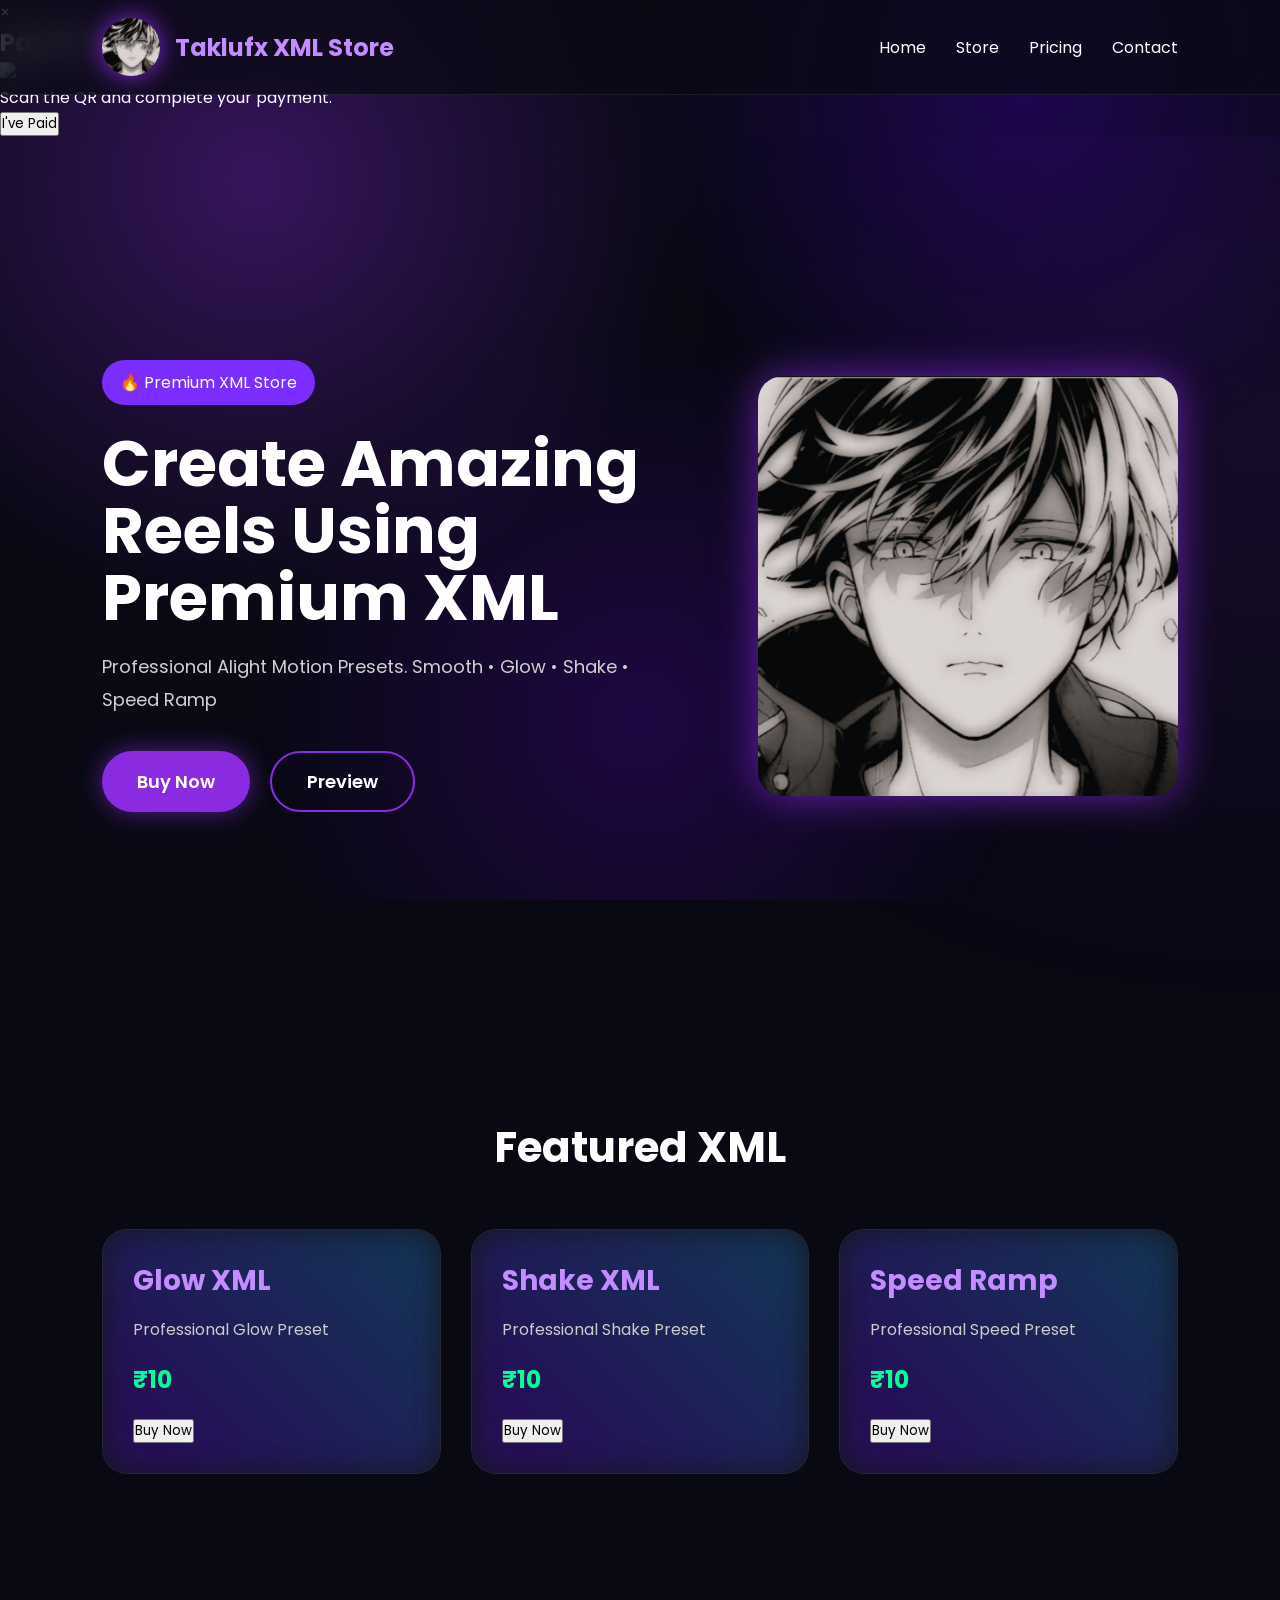
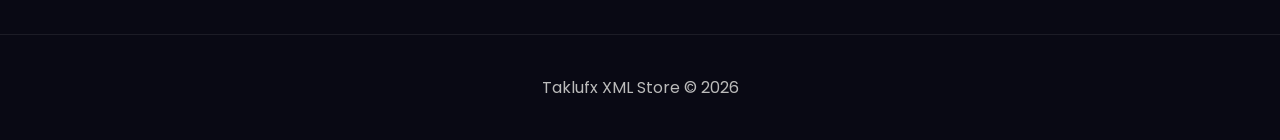
==== index.html @ 5a55ebc1 "Update index.html" ====
<!DOCTYPE html>
<html lang="en">
<head>
<meta charset="UTF-8">
<meta name="viewport" content="width=device-width, initial-scale=1.0">
<title>Taklufx XML Store</title>

<link rel="stylesheet" href="style.css">

<link href="https://fonts.googleapis.com/css2?family=Poppins:wght@300;400;600;700&display=swap" rel="stylesheet">

</head>
<!-- QR Payment Popup -->

<div id="paymentPopup" class="popup">

<div class="popup-content">

<span class="close">&times;</span>

<h2>Pay ₹10</h2>

<img src="qr.png" class="popup-qr">

<p>Scan the QR and complete your payment.</p>

<button id="paidBtn">I've Paid</button>

</div>

</div>
<body>

<nav class="navbar">

<div class="logo-box">

<img src="1774710957365.jpg" class="logo">

<h2>Taklufx XML Store</h2>

</div>

<ul>

<li><a href="#">Home</a></li>

<li><a href="#">Store</a></li>

<li><a href="#">Pricing</a></li>

<li><a href="#">Contact</a></li>

</ul>

</nav>

<section class="hero">

<div class="hero-left">

<span class="badge">
🔥 Premium XML Store
</span>

<h1>

Create Amazing
<br>

Reels Using
<br>

Premium XML

</h1>

<p>

Professional Alight Motion Presets.

Smooth • Glow • Shake • Speed Ramp

</p>

<div class="buttons">

<button class="buy">

Buy Now

</button>

<button class="preview">

Preview

</button>

</div>

</div>

<div class="hero-right">

<img src="1774710957365.jpg">

</div>

</section>

<section class="products">

<h2>

Featured XML

</h2>

<div class="cards">

<div class="card">

<h3>

Glow XML

</h3>

<p>

Professional Glow Preset

</p>

<h1>

₹10

</h1>

<button>

Buy Now

</button>

</div>

<div class="card">

<h3>

Shake XML

</h3>

<p>

Professional Shake Preset

</p>

<h1>

₹10

</h1>

<button>

Buy Now

</button>

</div>

<div class="card">

<h3>

Speed Ramp

</h3>

<p>

Professional Speed Preset

</p>

<h1>

₹10

</h1>

<button>

Buy Now

</button>

</div>

</div>

</section>

<footer>

Taklufx XML Store © 2026

</footer>

<script src="script.js"></script>

</body>

</html>
---- style.css ----
*{
margin:0;
padding:0;
box-sizing:border-box;
font-family:'Poppins',sans-serif;
}

body{
background:#090914;
color:#fff;
overflow-x:hidden;
}

body::before{
content:"";
position:fixed;
top:0;
left:0;
width:100%;
height:100%;
background:
radial-gradient(circle at 20% 20%,rgba(138,43,226,.35),transparent 35%),
radial-gradient(circle at 80% 10%,rgba(98,0,255,.25),transparent 30%),
radial-gradient(circle at 50% 80%,rgba(120,0,255,.20),transparent 40%);
z-index:-1;
}

.navbar{
position:fixed;
top:0;
left:0;
width:100%;
padding:18px 8%;
display:flex;
justify-content:space-between;
align-items:center;
background:rgba(10,10,20,.75);
backdrop-filter:blur(18px);
border-bottom:1px solid rgba(255,255,255,.08);
z-index:1000;
}

.logo-box{
display:flex;
align-items:center;
gap:15px;
}

.logo{
width:58px;
height:58px;
border-radius:50%;
box-shadow:0 0 25px #8a2be2;
}

.logo-box h2{
font-size:24px;
color:#c38cff;
}

.navbar ul{
display:flex;
list-style:none;
gap:30px;
}

.navbar a{
color:#fff;
text-decoration:none;
transition:.3s;
}

.navbar a:hover{
color:#b366ff;
}

.hero{
min-height:100vh;
display:flex;
align-items:center;
justify-content:space-between;
padding:120px 8%;
}

.hero-left{
max-width:560px;
}

.badge{
display:inline-block;
padding:10px 18px;
background:#7b2cff;
border-radius:30px;
margin-bottom:25px;
}

.hero-left h1{
font-size:64px;
line-height:1.05;
margin-bottom:20px;
}

.hero-left p{
font-size:18px;
color:#d0d0d0;
margin-bottom:35px;
line-height:1.8;
}
.buttons{
display:flex;
gap:20px;
flex-wrap:wrap;
}

.buy,
.preview{
padding:15px 35px;
border:none;
border-radius:50px;
font-size:18px;
font-weight:600;
cursor:pointer;
transition:.4s;
}

.buy{
background:#8a2be2;
color:#fff;
box-shadow:0 0 25px rgba(138,43,226,.6);
}

.buy:hover{
transform:translateY(-6px);
box-shadow:0 0 40px #8a2be2;
}

.preview{
background:transparent;
border:2px solid #8a2be2;
color:#fff;
}

.preview:hover{
background:#8a2be2;
transform:translateY(-6px);
}

.hero-right{
display:flex;
justify-content:center;
align-items:center;
}

.hero-right img{
width:420px;
max-width:100%;
border-radius:25px;
box-shadow:0 0 40px rgba(138,43,226,.7);
animation:float 4s ease-in-out infinite;
}

@keyframes float{
0%{transform:translateY(0);}
50%{transform:translateY(-15px);}
100%{transform:translateY(0);}
}

.products{
padding:80px 8%;
}

.products h2{
font-size:42px;
text-align:center;
margin-bottom:50px;
}

.cards{
display:grid;
grid-template-columns:repeat(auto-fit,minmax(280px,1fr));
gap:30px;
}

.card{
background:rgba(255,255,255,.05);
backdrop-filter:blur(18px);
border:1px solid rgba(255,255,255,.08);
padding:30px;
border-radius:25px;
transition:.4s;
}

.card:hover{
transform:translateY(-10px);
box-shadow:0 0 35px rgba(138,43,226,.5);
}

.card h3{
font-size:28px;
margin-bottom:15px;
color:#c38cff;
}

.card p{
color:#ccc;
margin-bottom:20px;
}

.card h1{
color:#00ff99;
margin-bottom:20px;
}
footer{
padding:40px 8%;
text-align:center;
color:#bbb;
border-top:1px solid rgba(255,255,255,.08);
margin-top:80px;
}

footer h2{
color:#b366ff;
margin-bottom:15px;
}

footer p{
line-height:1.8;
}

.socials{
display:flex;
justify-content:center;
gap:20px;
margin-top:25px;
}

.socials a{
width:50px;
height:50px;
display:flex;
align-items:center;
justify-content:center;
background:rgba(255,255,255,.05);
border-radius:50%;
text-decoration:none;
color:#fff;
transition:.3s;
}

.socials a:hover{
background:#8a2be2;
transform:translateY(-5px);
box-shadow:0 0 20px #8a2be2;
}

html{
scroll-behavior:smooth;
}

::-webkit-scrollbar{
width:8px;
}

::-webkit-scrollbar-thumb{
background:#8a2be2;
border-radius:20px;
}

::-webkit-scrollbar-track{
background:#111;
}

@media(max-width:900px){

.navbar{
padding:15px 5%;
}

.navbar ul{
display:none;
}

.hero{
flex-direction:column;
text-align:center;
padding-top:140px;
}

.hero-left h1{
font-size:42px;
}

.hero-right img{
width:300px;
margin-top:40px;
}

.buttons{
justify-content:center;
}

.products h2{
font-size:34px;
}

}
/* ===== Premium Glow Effects ===== */

.card::before{
content:"";
position:absolute;
inset:-2px;
background:linear-gradient(45deg,#8a2be2,#5b00ff,#00c3ff,#8a2be2);
background-size:300% 300%;
border-radius:25px;
z-index:-1;
filter:blur(18px);
opacity:.25;
animation:borderGlow 8s linear infinite;
}

.card{
position:relative;
overflow:hidden;
}

@keyframes borderGlow{
0%{background-position:0% 50%;}
50%{background-position:100% 50%;}
100%{background-position:0% 50%;}
}

.hero::after{
content:"";
position:absolute;
right:-150px;
top:120px;
width:350px;
height:350px;
background:#8a2be2;
filter:blur(180px);
opacity:.35;
border-radius:50%;
z-index:-1;
}

.hero{
position:relative;
overflow:hidden;
}

.buy{
animation:pulse 2s infinite;
}

@keyframes pulse{
0%{box-shadow:0 0 0 0 rgba(138,43,226,.6);}
70%{box-shadow:0 0 0 18px rgba(138,43,226,0);}
100%{box-shadow:0 0 0 0 rgba(138,43,226,0);}
}
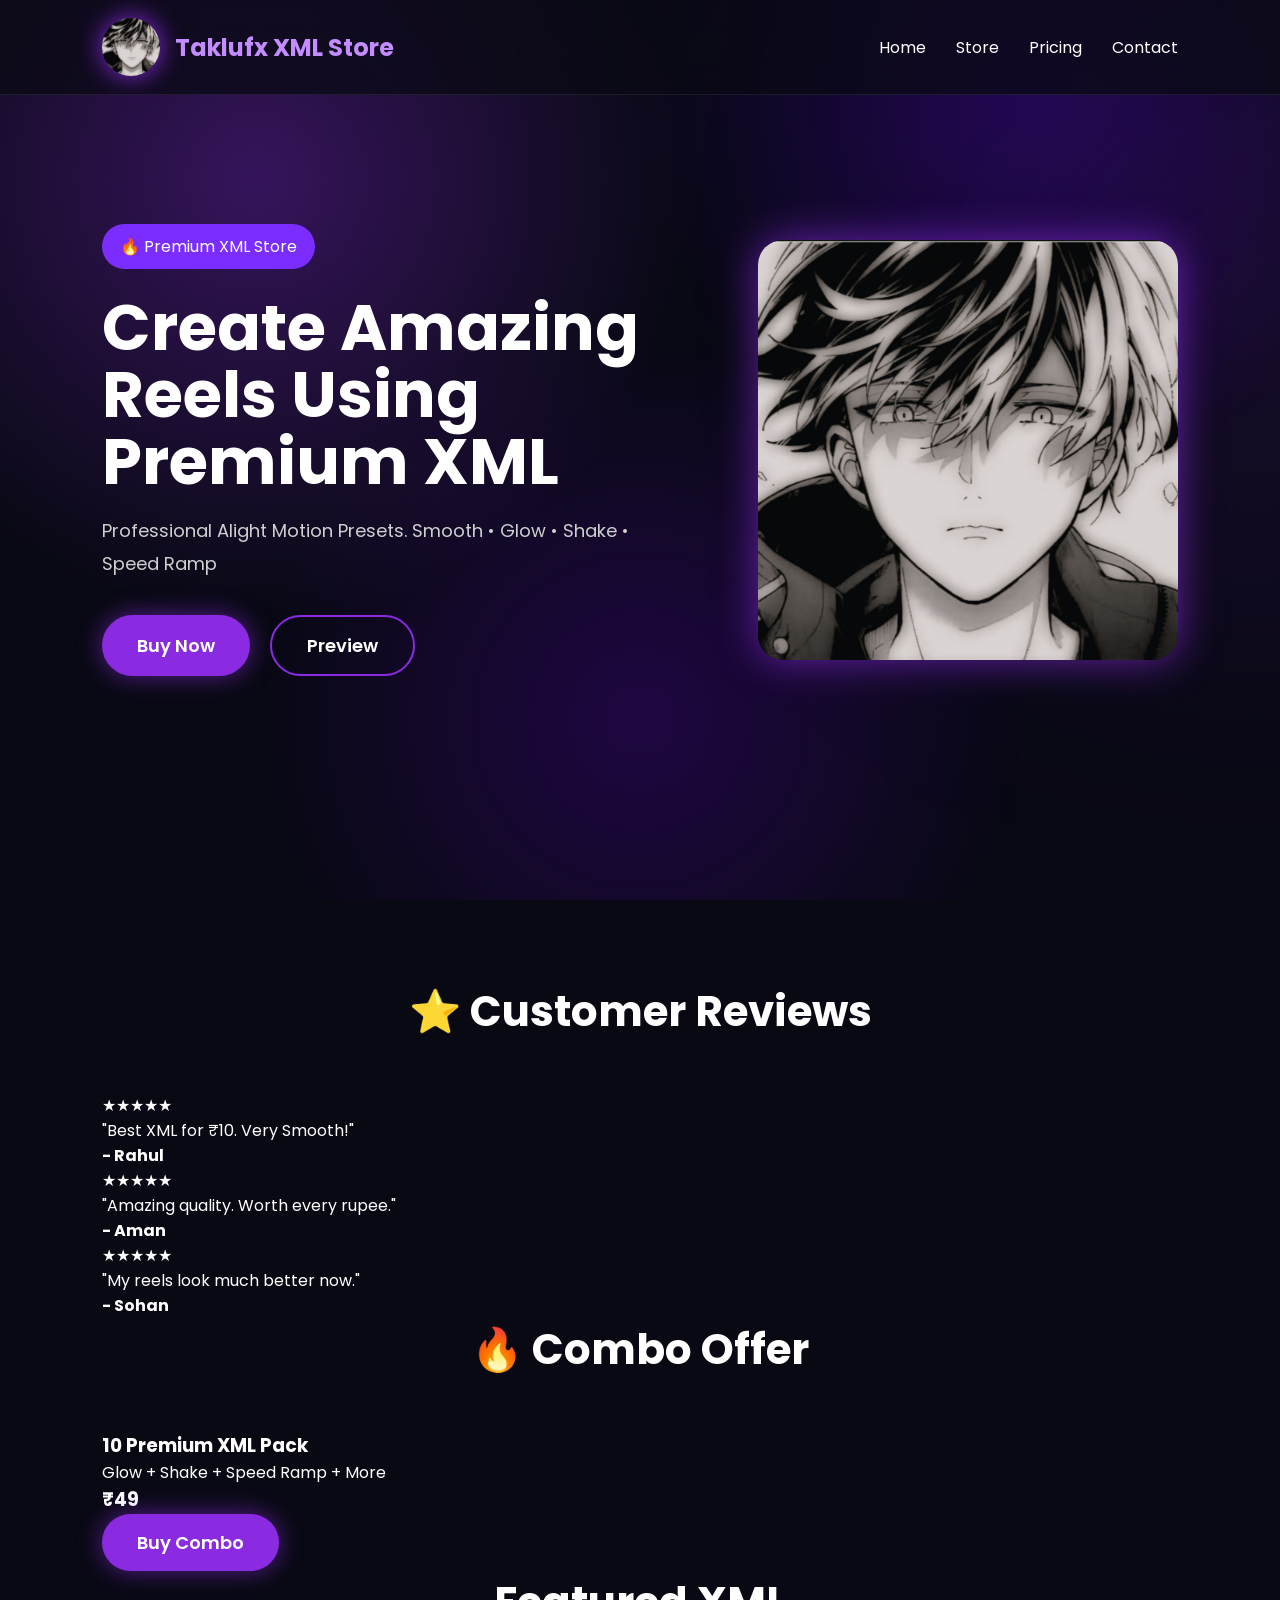
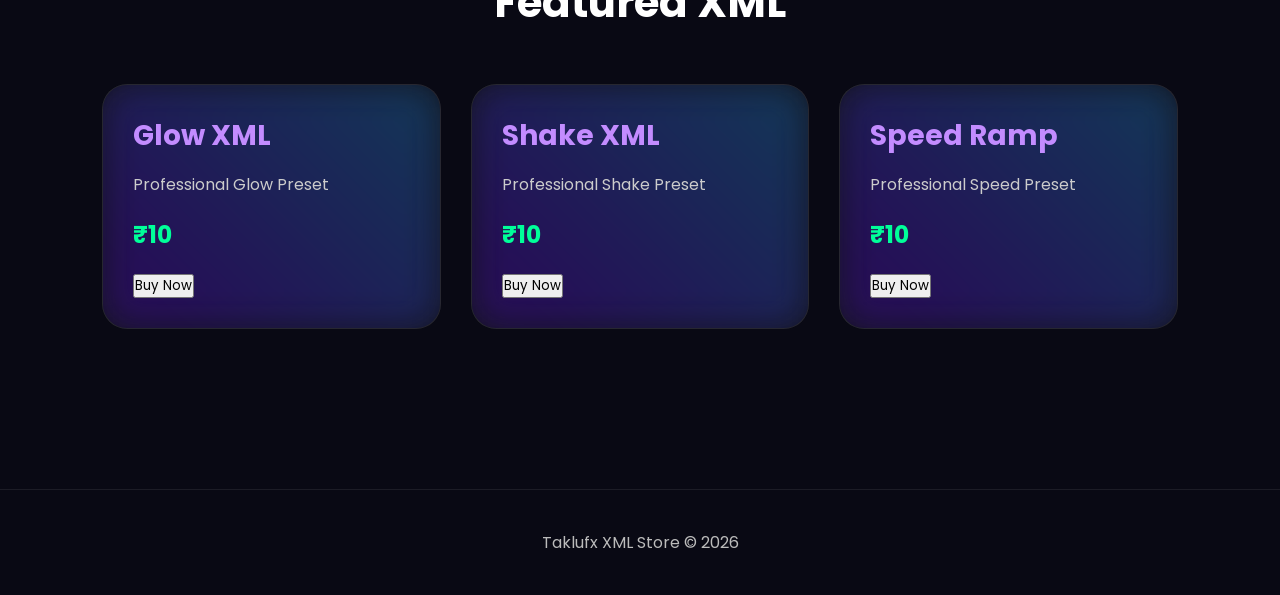
==== commit 1f709ba2: "Update index.html" ====
--- a/index.html
+++ b/index.html
@@ -110,7 +110,51 @@
 </section>
 
 <section class="products">
-
+<section class="reviews">
+
+<h2>⭐ Customer Reviews</h2>
+
+<div class="review-box">
+
+<div class="review">
+★★★★★
+<p>"Best XML for ₹10. Very Smooth!"</p>
+<h4>- Rahul</h4>
+</div>
+
+<div class="review">
+★★★★★
+<p>"Amazing quality. Worth every rupee."</p>
+<h4>- Aman</h4>
+</div>
+
+<div class="review">
+★★★★★
+<p>"My reels look much better now."</p>
+<h4>- Sohan</h4>
+</div>
+
+</div>
+
+</section>
+
+<section class="combo">
+
+<h2>🔥 Combo Offer</h2>
+
+<div class="combo-card">
+
+<h3>10 Premium XML Pack</h3>
+
+<p>Glow + Shake + Speed Ramp + More</p>
+
+<h1>₹49</h1>
+
+<button class="buy">Buy Combo</button>
+
+</div>
+
+</section>
 <h2>
 
 Featured XML
--- a/style.css
+++ b/style.css
@@ -358,3 +358,59 @@
 70%{box-shadow:0 0 0 18px rgba(138,43,226,0);}
 100%{box-shadow:0 0 0 0 rgba(138,43,226,0);}
 }
+.popup{
+display:none;
+position:fixed;
+top:0;
+left:0;
+width:100%;
+height:100%;
+background:rgba(0,0,0,.8);
+justify-content:center;
+align-items:center;
+z-index:9999;
+}
+
+.popup-content{
+background:#151525;
+padding:30px;
+border-radius:20px;
+text-align:center;
+width:320px;
+box-shadow:0 0 35px #8a2be2;
+animation:popup .3s ease;
+}
+
+@keyframes popup{
+from{
+transform:scale(.8);
+opacity:0;
+}
+to{
+transform:scale(1);
+opacity:1;
+}
+}
+
+.popup-qr{
+width:220px;
+margin:20px 0;
+border-radius:15px;
+}
+
+.close{
+float:right;
+font-size:30px;
+cursor:pointer;
+color:white;
+}
+
+#paidBtn{
+background:#8a2be2;
+color:white;
+border:none;
+padding:14px 30px;
+border-radius:30px;
+cursor:pointer;
+font-size:16px;
+}
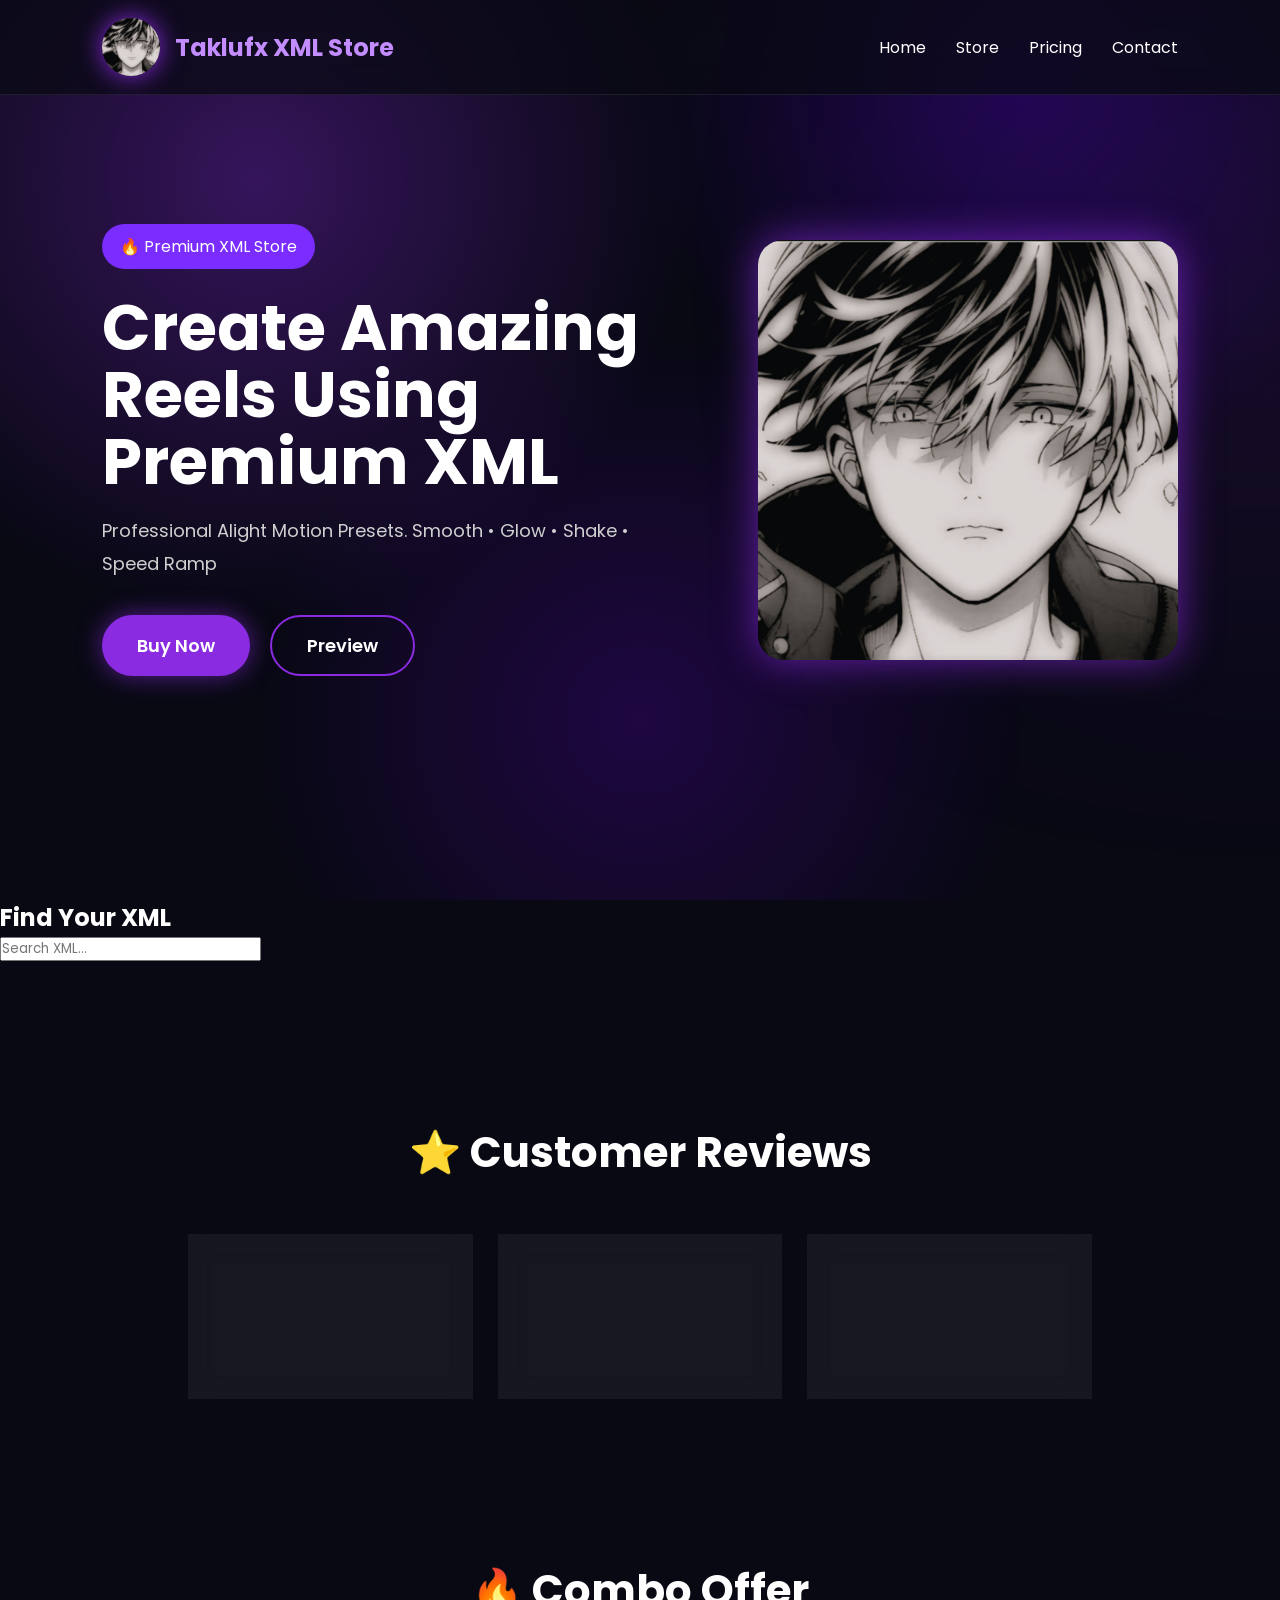
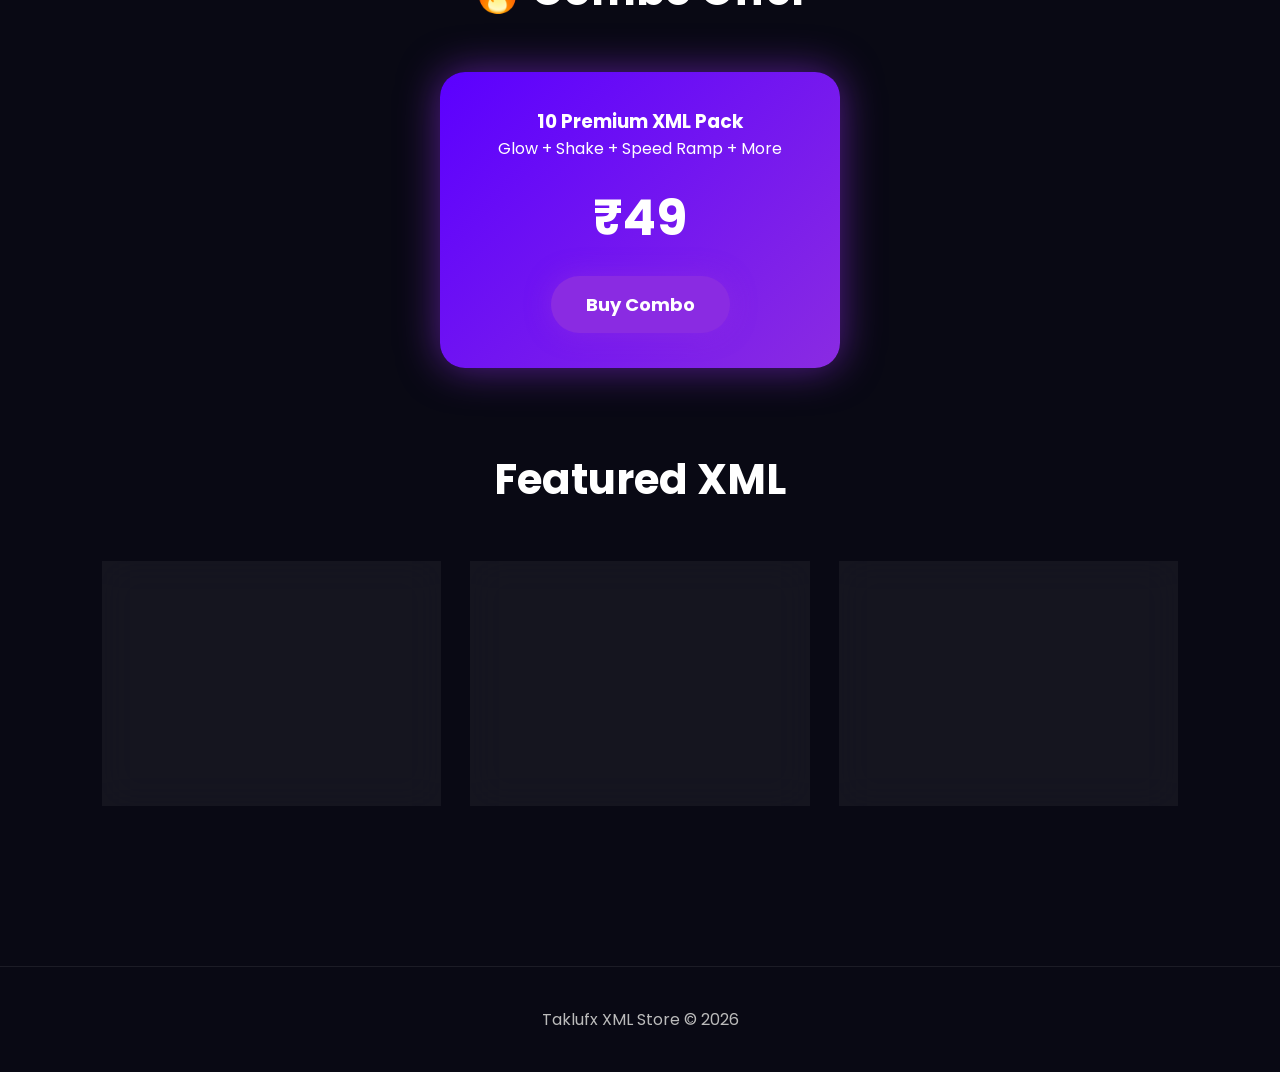
==== commit 01c367d5: "Update index.html" ====
--- a/index.html
+++ b/index.html
@@ -108,8 +108,20 @@
 </div>
 
 </section>
+<section class="search-section">
+
+<h2>Find Your XML</h2>
+
+<input
+type="text"
+id="search"
+placeholder="Search XML..."
+onkeyup="searchXML()">
+
+</section>
 
 <section class="products">
+
 <section class="reviews">
 
 <h2>⭐ Customer Reviews</h2>
--- a/style.css
+++ b/style.css
@@ -414,3 +414,60 @@
 cursor:pointer;
 font-size:16px;
 }
+.reviews{
+padding:80px 8%;
+text-align:center;
+}
+
+.review-box{
+display:grid;
+grid-template-columns:repeat(auto-fit,minmax(250px,1fr));
+gap:25px;
+margin-top:40px;
+}
+
+.review{
+background:rgba(255,255,255,.06);
+padding:25px;
+border-radius:20px;
+backdrop-filter:blur(15px);
+transition:.3s;
+}
+
+.review:hover{
+transform:translateY(-8px);
+box-shadow:0 0 25px #8a2be2;
+}
+
+.review h4{
+margin-top:15px;
+color:#b366ff;
+}
+
+.combo{
+padding:80px 8%;
+text-align:center;
+}
+
+.combo-card{
+max-width:400px;
+margin:auto;
+padding:35px;
+border-radius:25px;
+background:linear-gradient(135deg,#5b00ff,#8a2be2);
+box-shadow:0 0 40px rgba(138,43,226,.6);
+}
+
+.combo-card h1{
+margin:20px 0;
+font-size:50px;
+}
+
+.combo-card button{
+padding:15px 35px;
+border:none;
+border-radius:40px;
+cursor:pointer;
+font-size:18px;
+font-weight:bold;
+}
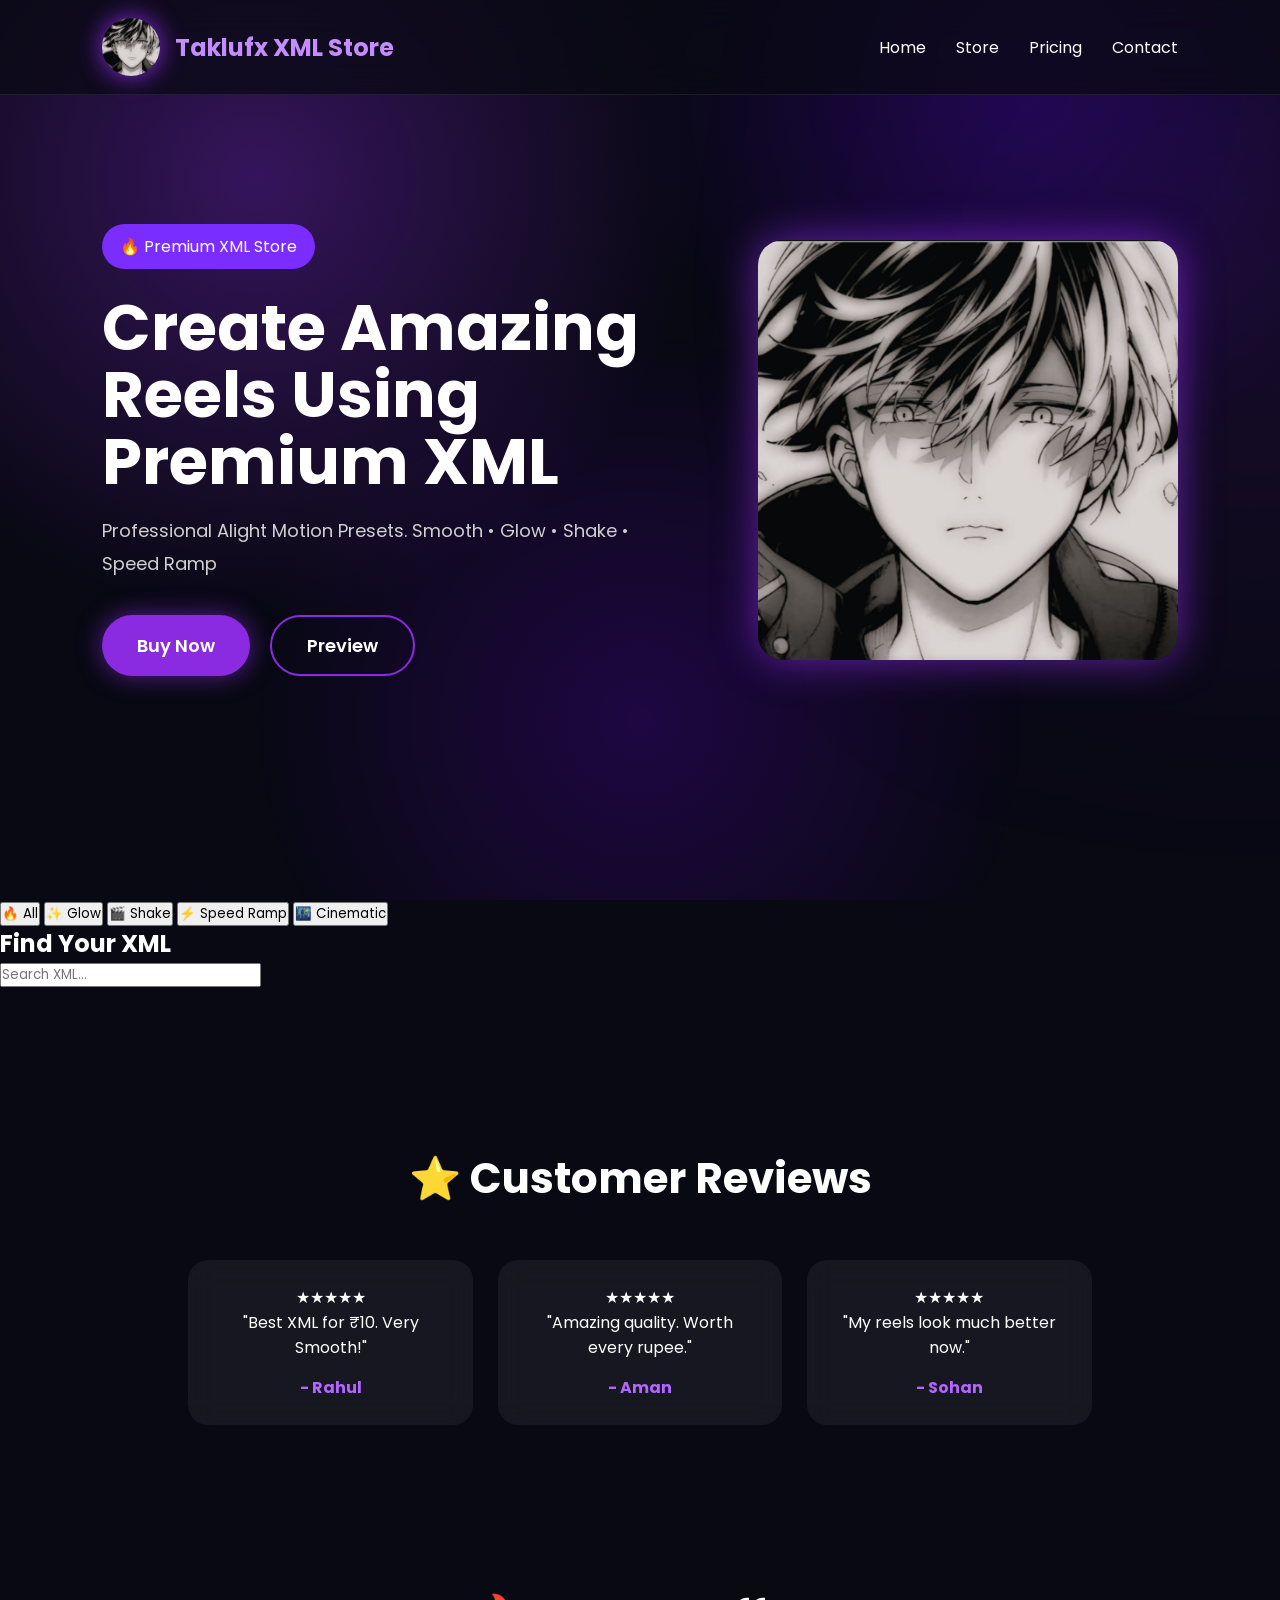
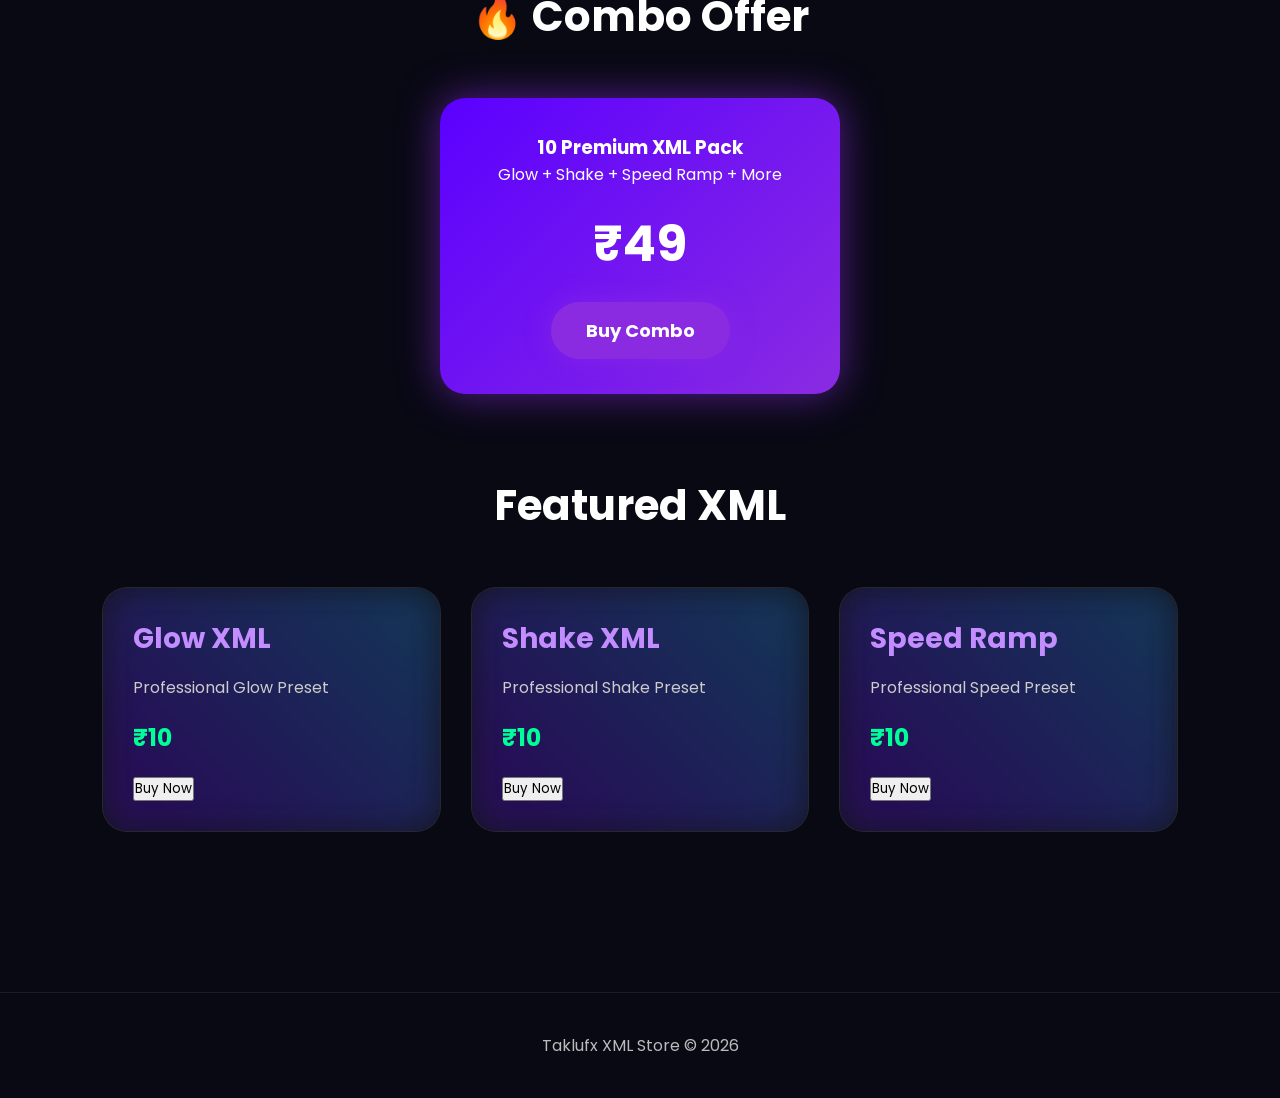
==== commit d00041be: "Update index.html" ====
--- a/index.html
+++ b/index.html
@@ -108,8 +108,22 @@
 </div>
 
 </section>
+
 <section class="search-section">
 
+<div class="categories">
+
+<button>🔥 All</button>
+
+<button>✨ Glow</button>
+
+<button>🎬 Shake</button>
+
+<button>⚡ Speed Ramp</button>
+
+<button>🌃 Cinematic</button>
+
+</div>
 <h2>Find Your XML</h2>
 
 <input
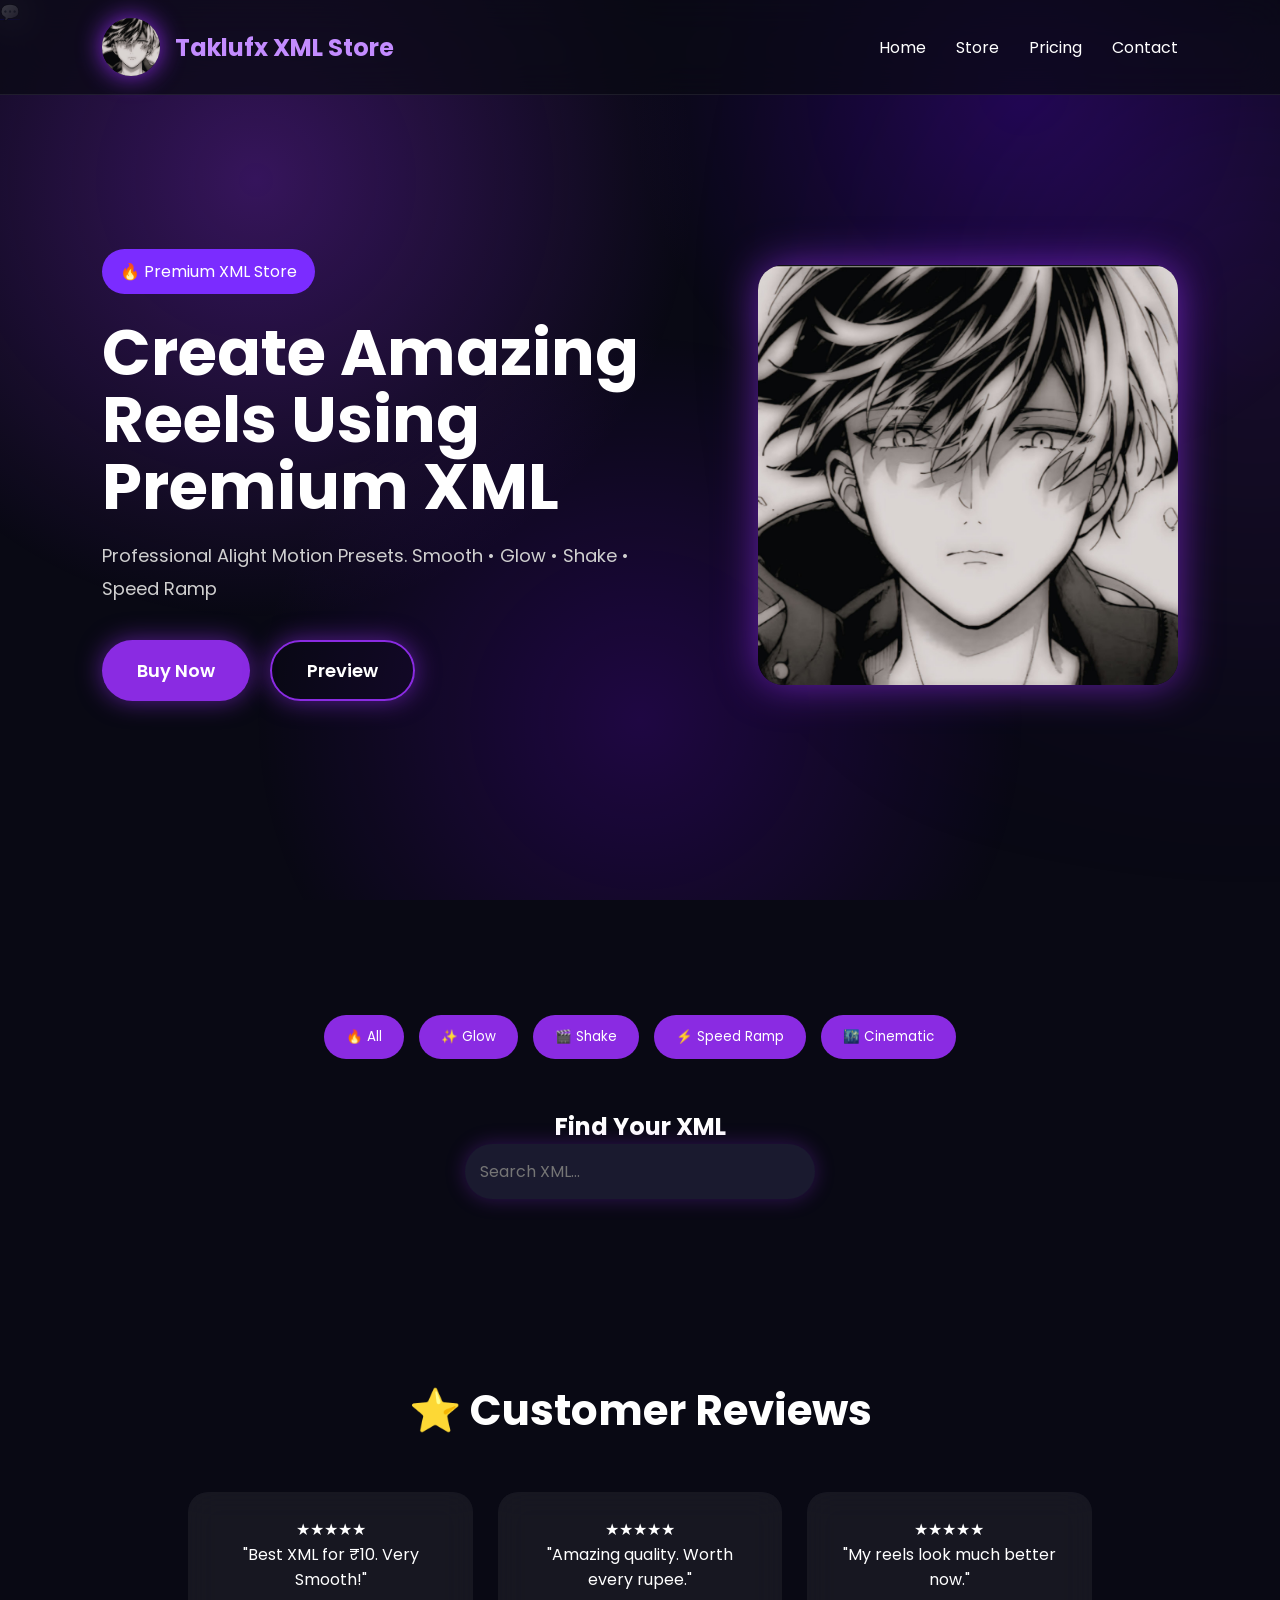
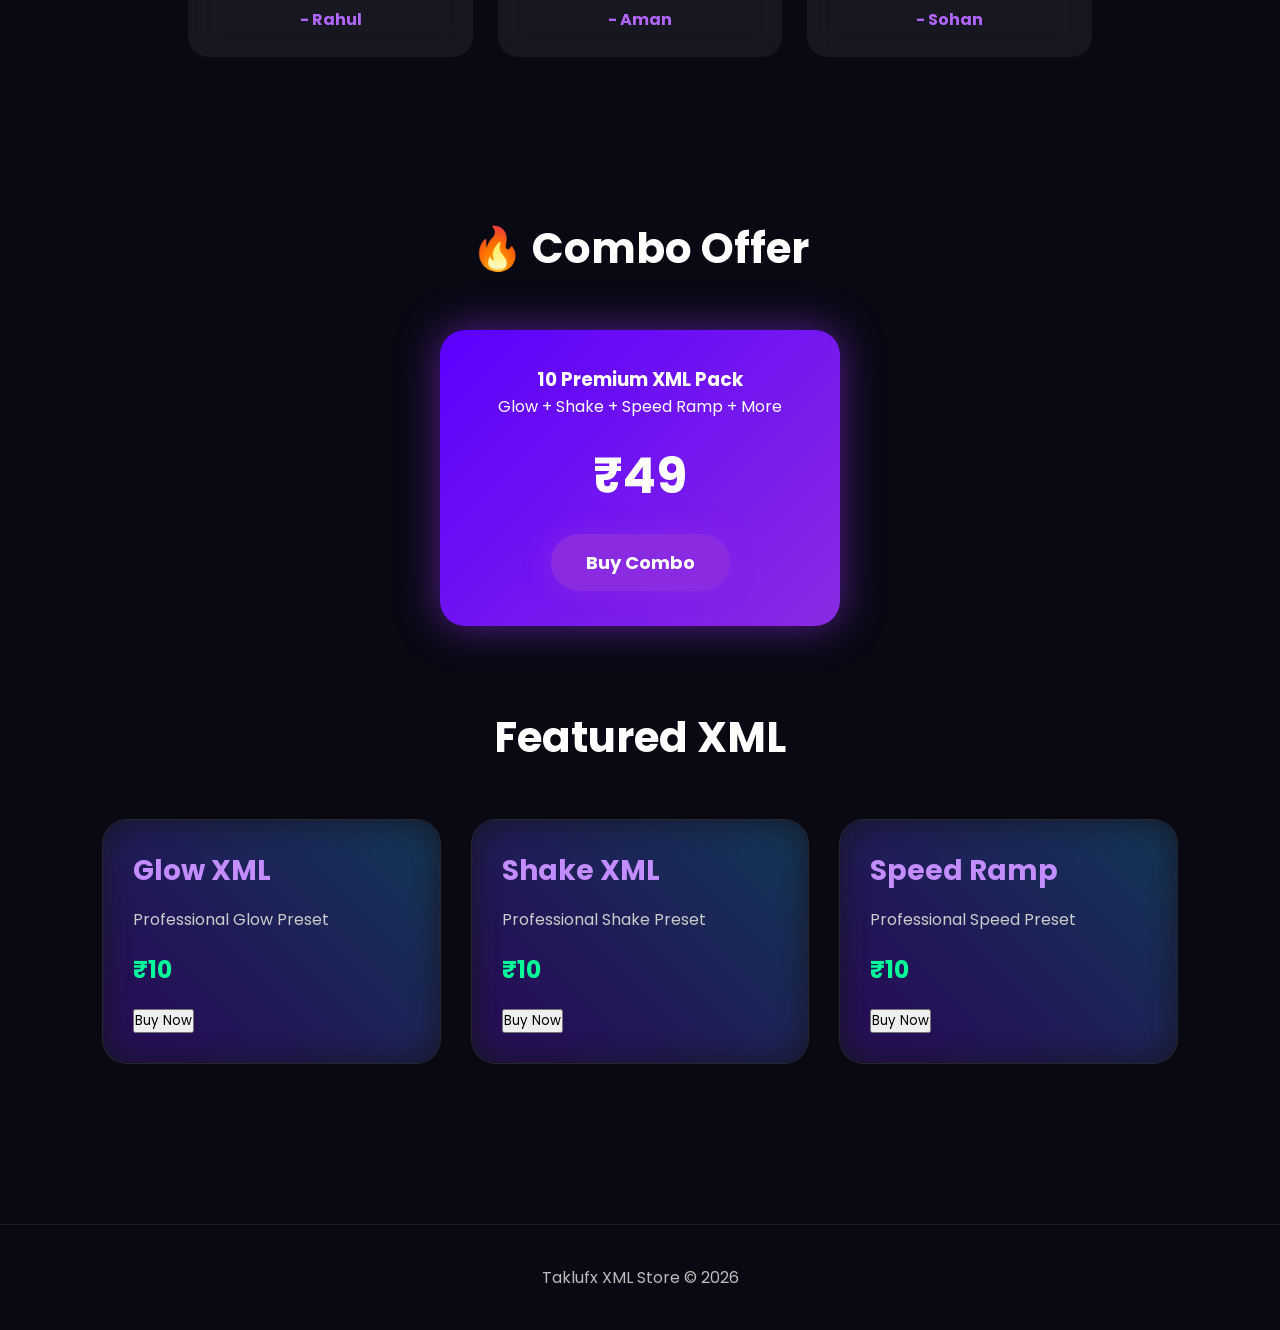
==== commit ad2fff7e: "Update index.html" ====
--- a/index.html
+++ b/index.html
@@ -29,6 +29,10 @@
 </div>
 
 </div>
+<a href="https://wa.me/91YOURNUMBER" class="whatsapp-btn" target="_blank">
+    💬
+</a>
+  
 <body>
 
 <nav class="navbar">
--- a/style.css
+++ b/style.css
@@ -121,6 +121,15 @@
 font-weight:600;
 cursor:pointer;
 transition:.4s;
+background:#8a2be2;
+color:#fff;
+box-shadow:0 0 25px rgba(138,43,226,.6);
+}
+
+.buy:hover,
+.preview:hover{
+transform:translateY(-6px);
+box-shadow:0 0 40px #8a2be2;
 }
 
 .buy{
@@ -471,3 +480,43 @@
 font-size:18px;
 font-weight:bold;
 }
+.search-section{
+padding:70px 8% 20px;
+text-align:center;
+}
+
+.search-section input{
+width:350px;
+max-width:90%;
+padding:15px;
+border:none;
+border-radius:35px;
+font-size:16px;
+background:#1a1a2f;
+color:white;
+outline:none;
+box-shadow:0 0 20px rgba(138,43,226,.3);
+}
+
+.categories{
+display:flex;
+justify-content:center;
+flex-wrap:wrap;
+gap:15px;
+padding:20px 8% 50px;
+}
+
+.categories button{
+padding:12px 22px;
+border:none;
+border-radius:30px;
+background:#8a2be2;
+color:white;
+cursor:pointer;
+transition:.3s;
+}
+
+.categories button:hover{
+transform:translateY(-4px);
+box-shadow:0 0 20px #8a2be2;
+}
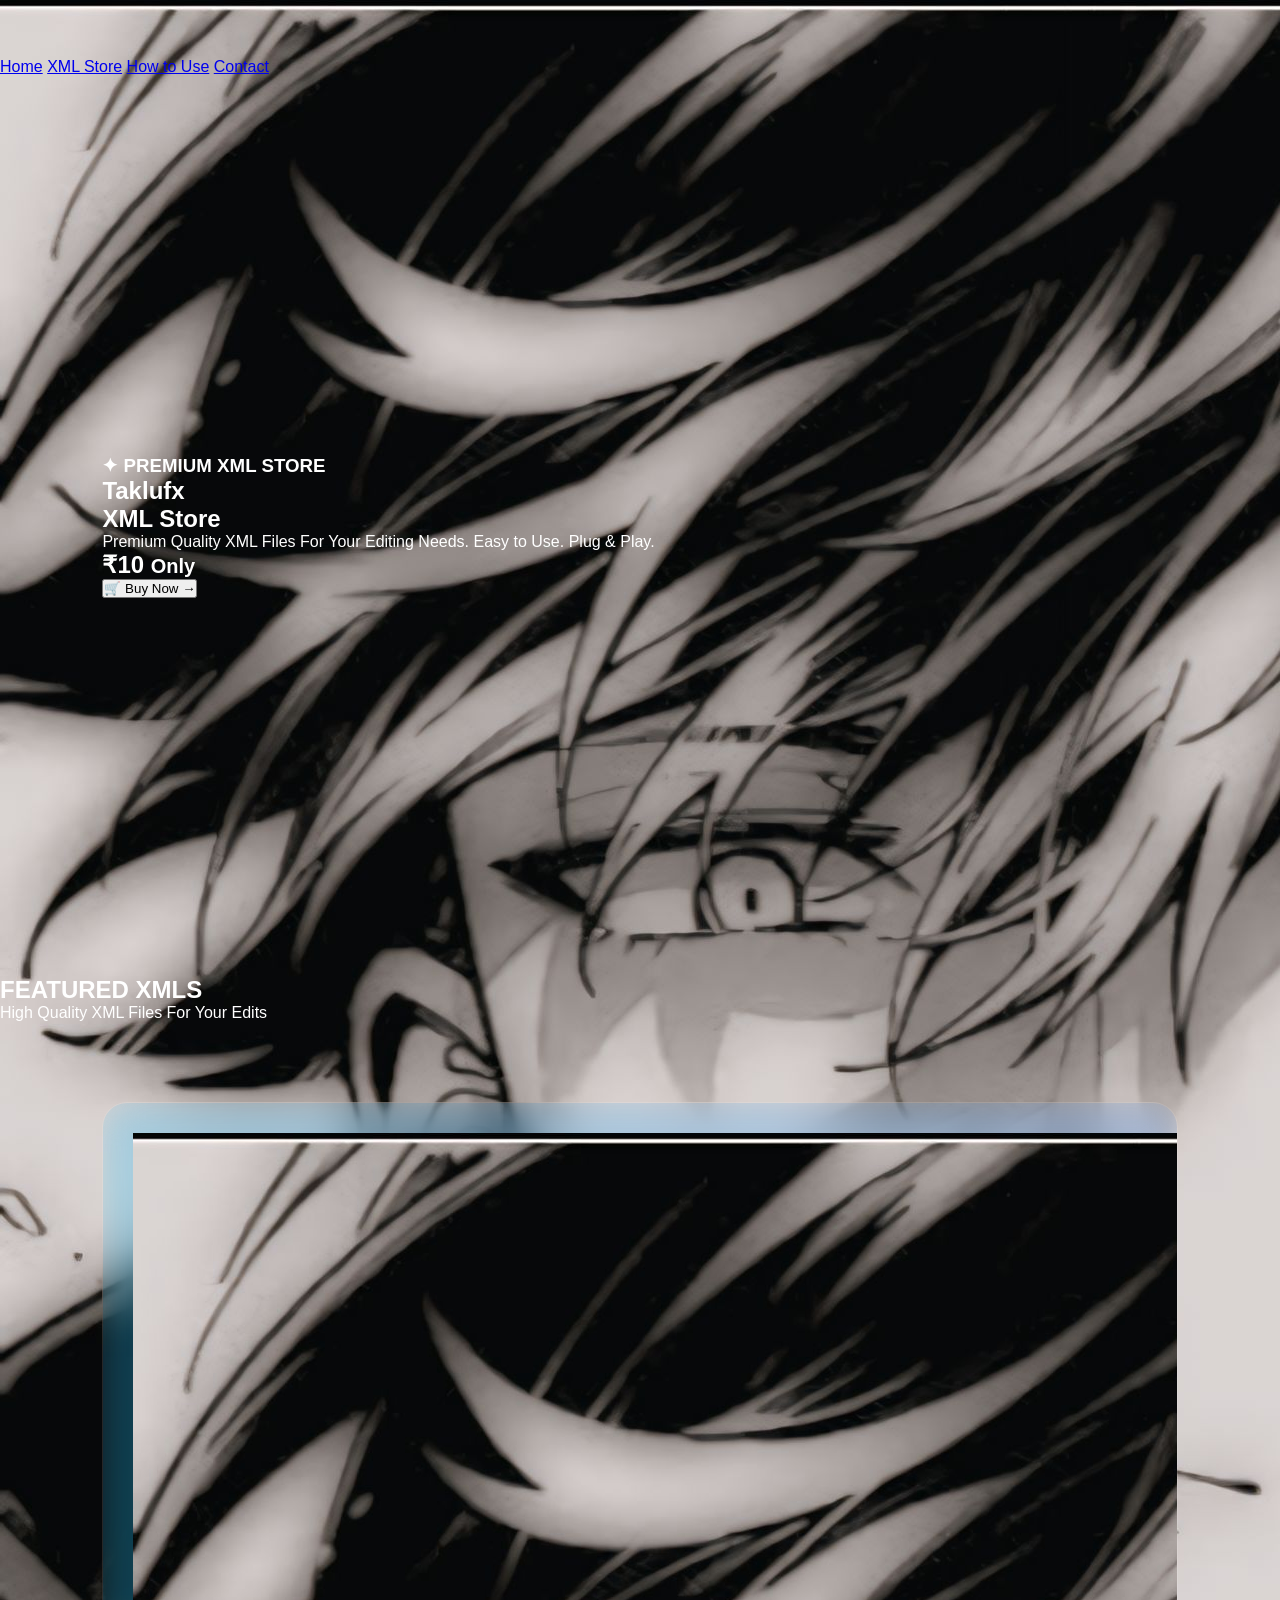
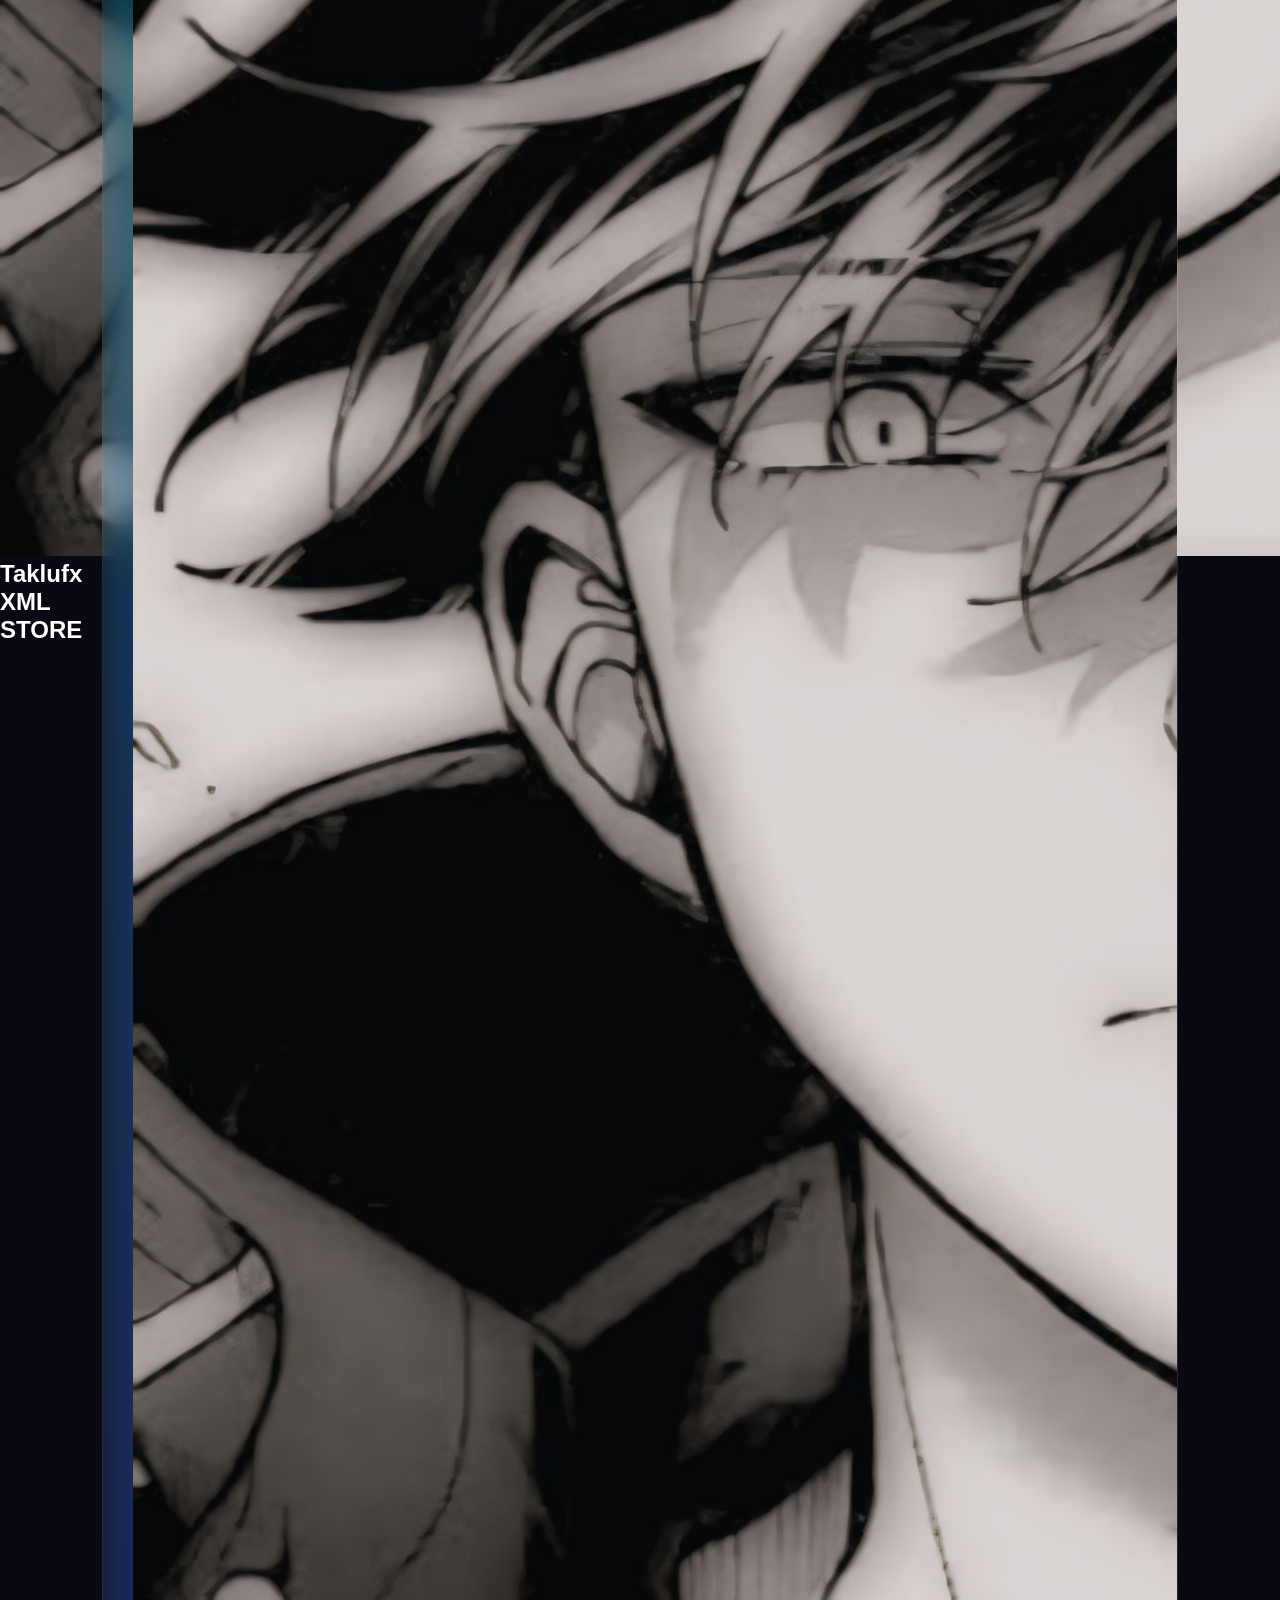
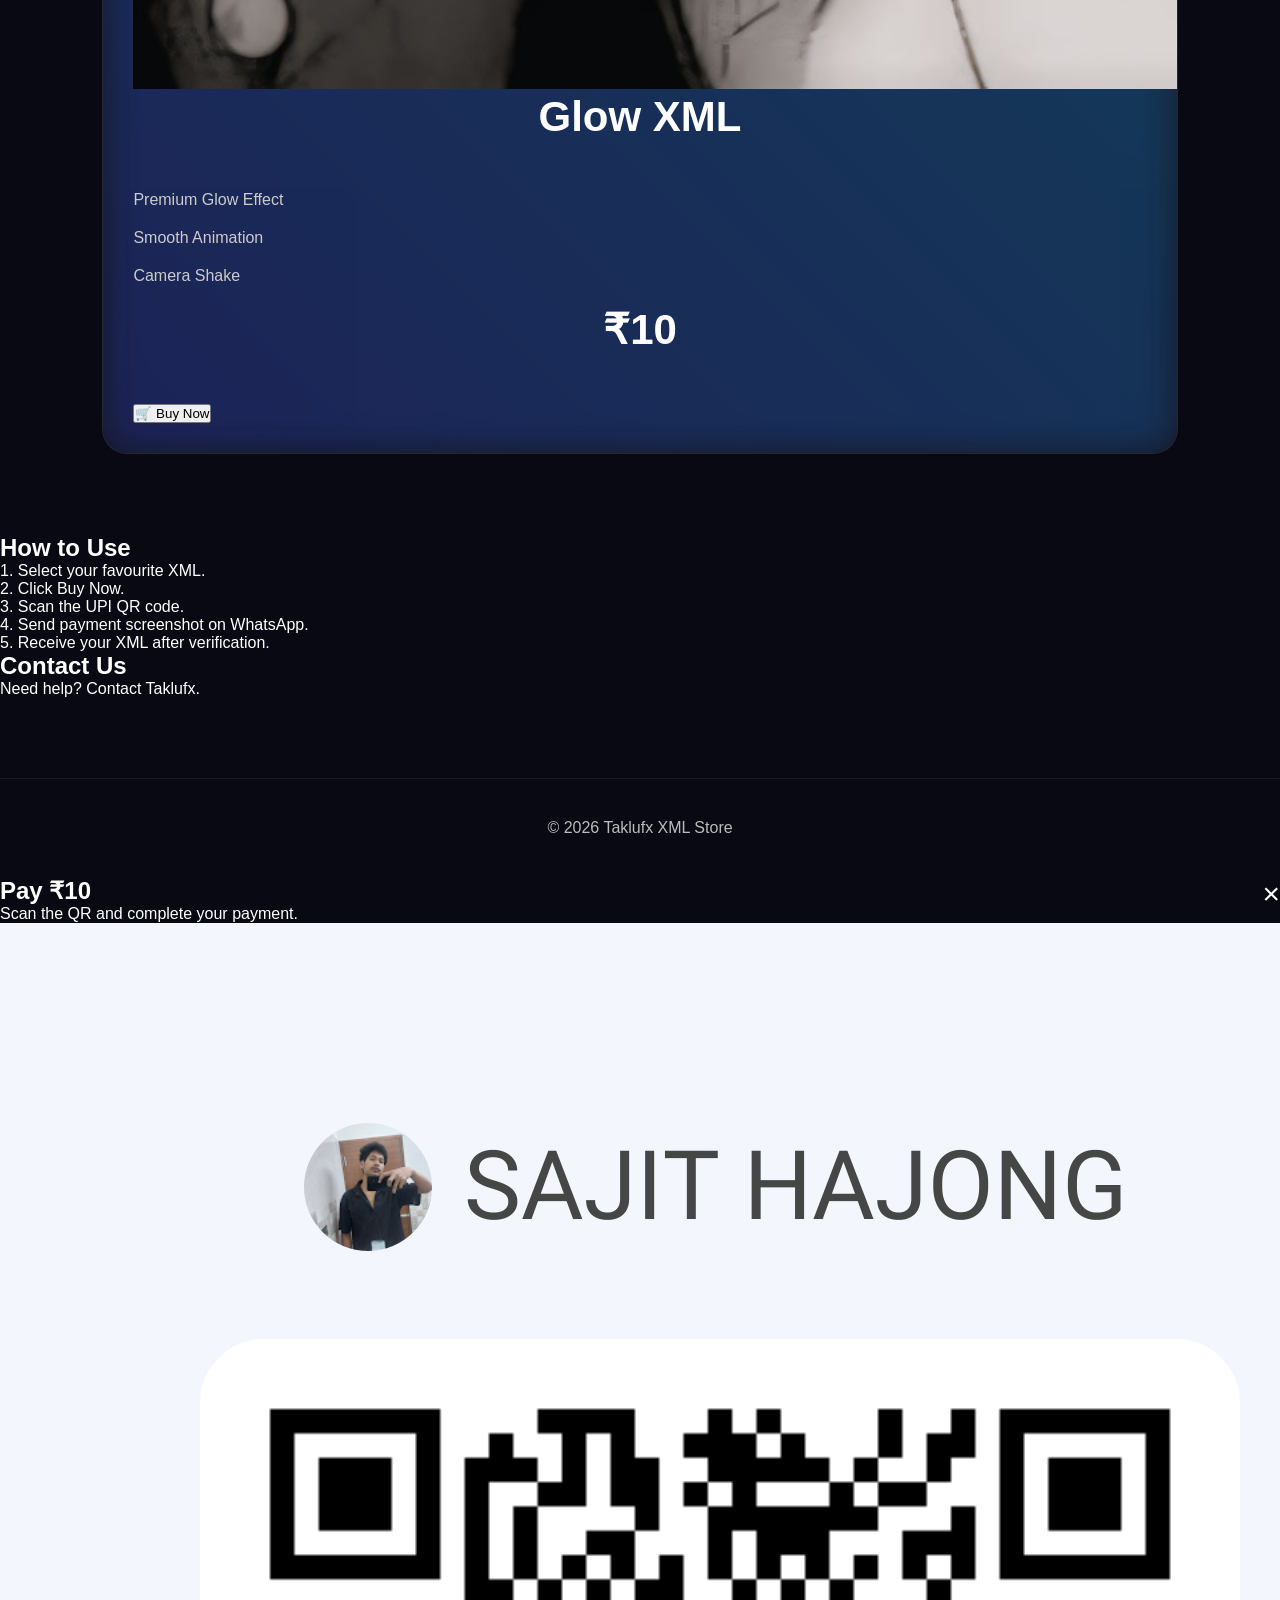
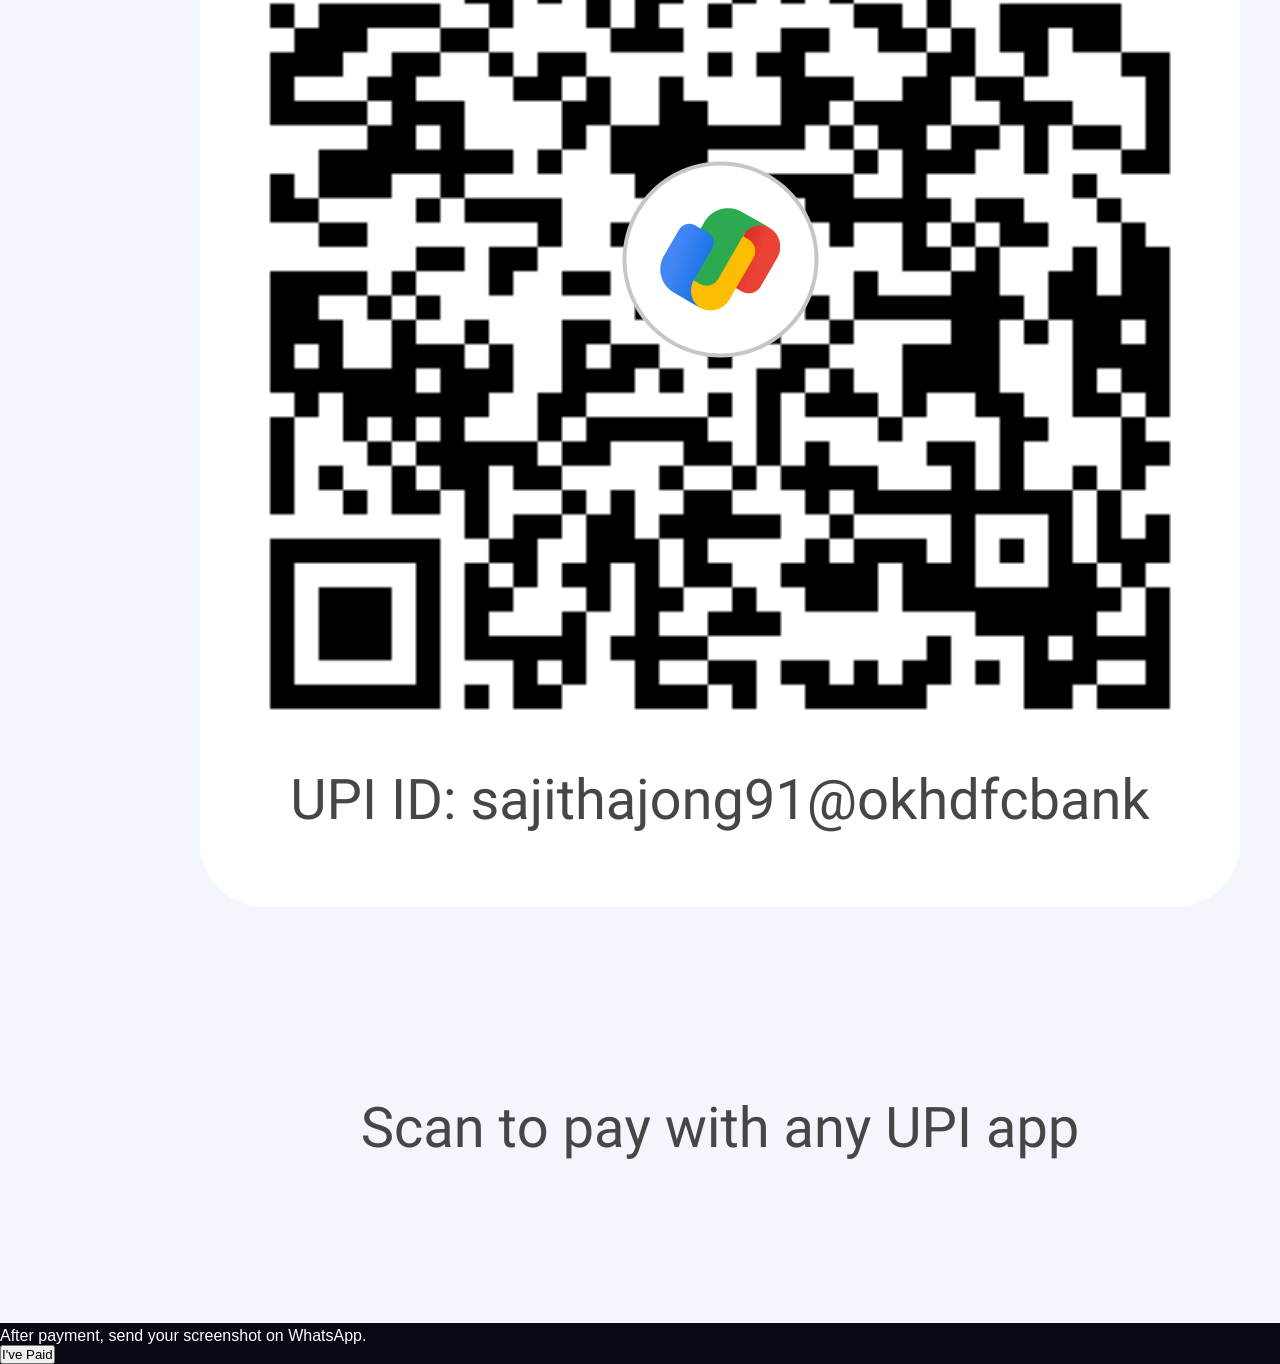
==== commit 523841d5: "Update index.html" ====
--- a/index.html
+++ b/index.html
@@ -3,292 +3,134 @@
 <head>
 <meta charset="UTF-8">
 <meta name="viewport" content="width=device-width, initial-scale=1.0">
+
 <title>Taklufx XML Store</title>
 
 <link rel="stylesheet" href="style.css">
+</head>
 
-<link href="https://fonts.googleapis.com/css2?family=Poppins:wght@300;400;600;700&display=swap" rel="stylesheet">
-
-</head>
-<!-- QR Payment Popup -->
-
-<div id="paymentPopup" class="popup">
-
-<div class="popup-content">
-
-<span class="close">&times;</span>
-
-<h2>Pay ₹10</h2>
-
-<img src="qr.png" class="popup-qr">
-
-<p>Scan the QR and complete your payment.</p>
-
-<button id="paidBtn">I've Paid</button>
-
-</div>
-
-</div>
-<a href="https://wa.me/91YOURNUMBER" class="whatsapp-btn" target="_blank">
-    💬
-</a>
-  
 <body>
 
-<nav class="navbar">
+<header>
+    <div class="logo">
+        <img src="1774710957365.jpg">
+        <h2>Taklufx <span>XML STORE</span></h2>
+    </div>
 
-<div class="logo-box">
+    <nav>
+        <a href="#home">Home</a>
+        <a href="#store">XML Store</a>
+        <a href="#how">How to Use</a>
+        <a href="#contact">Contact</a>
+    </nav>
+</header>
 
-<img src="1774710957365.jpg" class="logo">
+<section class="hero" id="home">
 
-<h2>Taklufx XML Store</h2>
+    <div class="hero-content">
 
-</div>
+        <h3>✦ PREMIUM XML STORE</h3>
 
-<ul>
+        <h1>
+            Taklufx<br>
+            <span>XML Store</span>
+        </h1>
 
-<li><a href="#">Home</a></li>
+        <p>
+            Premium Quality XML Files For Your Editing Needs.
+            Easy to Use. Plug & Play.
+        </p>
 
-<li><a href="#">Store</a></li>
+        <h2>₹10 <small>Only</small></h2>
 
-<li><a href="#">Pricing</a></li>
+        <button onclick="openPayment()">
+            🛒 Buy Now →
+        </button>
 
-<li><a href="#">Contact</a></li>
-
-</ul>
-
-</nav>
-
-<section class="hero">
-
-<div class="hero-left">
-
-<span class="badge">
-🔥 Premium XML Store
-</span>
-
-<h1>
-
-Create Amazing
-<br>
-
-Reels Using
-<br>
-
-Premium XML
-
-</h1>
-
-<p>
-
-Professional Alight Motion Presets.
-
-Smooth • Glow • Shake • Speed Ramp
-
-</p>
-
-<div class="buttons">
-
-<button class="buy">
-
-Buy Now
-
-</button>
-
-<button class="preview">
-
-Preview
-
-</button>
-
-</div>
-
-</div>
-
-<div class="hero-right">
-
-<img src="1774710957365.jpg">
-
-</div>
+    </div>
 
 </section>
 
-<section class="search-section">
+<section class="store" id="store">
 
-<div class="categories">
+    <h1>FEATURED <span>XMLS</span></h1>
 
-<button>🔥 All</button>
+    <p>High Quality XML Files For Your Edits</p>
 
-<button>✨ Glow</button>
+    <div class="products">
 
-<button>🎬 Shake</button>
+        <div class="card">
 
-<button>⚡ Speed Ramp</button>
+            <img src="1774710957365.jpg">
 
-<button>🌃 Cinematic</button>
+            <h2>Glow XML</h2>
 
-</div>
-<h2>Find Your XML</h2>
+            <p>Premium Glow Effect</p>
+            <p>Smooth Animation</p>
+            <p>Camera Shake</p>
 
-<input
-type="text"
-id="search"
-placeholder="Search XML..."
-onkeyup="searchXML()">
+            <h2>₹10</h2>
+
+            <button onclick="openPayment()">
+                🛒 Buy Now
+            </button>
+
+        </div>
+
+    </div>
 
 </section>
 
-<section class="products">
+<section class="how" id="how">
 
-<section class="reviews">
+    <h1>How to Use</h1>
 
-<h2>⭐ Customer Reviews</h2>
-
-<div class="review-box">
-
-<div class="review">
-★★★★★
-<p>"Best XML for ₹10. Very Smooth!"</p>
-<h4>- Rahul</h4>
-</div>
-
-<div class="review">
-★★★★★
-<p>"Amazing quality. Worth every rupee."</p>
-<h4>- Aman</h4>
-</div>
-
-<div class="review">
-★★★★★
-<p>"My reels look much better now."</p>
-<h4>- Sohan</h4>
-</div>
-
-</div>
+    <p>1. Select your favourite XML.</p>
+    <p>2. Click Buy Now.</p>
+    <p>3. Scan the UPI QR code.</p>
+    <p>4. Send payment screenshot on WhatsApp.</p>
+    <p>5. Receive your XML after verification.</p>
 
 </section>
 
-<section class="combo">
+<section class="contact" id="contact">
 
-<h2>🔥 Combo Offer</h2>
+    <h1>Contact Us</h1>
 
-<div class="combo-card">
-
-<h3>10 Premium XML Pack</h3>
-
-<p>Glow + Shake + Speed Ramp + More</p>
-
-<h1>₹49</h1>
-
-<button class="buy">Buy Combo</button>
-
-</div>
-
-</section>
-<h2>
-
-Featured XML
-
-</h2>
-
-<div class="cards">
-
-<div class="card">
-
-<h3>
-
-Glow XML
-
-</h3>
-
-<p>
-
-Professional Glow Preset
-
-</p>
-
-<h1>
-
-₹10
-
-</h1>
-
-<button>
-
-Buy Now
-
-</button>
-
-</div>
-
-<div class="card">
-
-<h3>
-
-Shake XML
-
-</h3>
-
-<p>
-
-Professional Shake Preset
-
-</p>
-
-<h1>
-
-₹10
-
-</h1>
-
-<button>
-
-Buy Now
-
-</button>
-
-</div>
-
-<div class="card">
-
-<h3>
-
-Speed Ramp
-
-</h3>
-
-<p>
-
-Professional Speed Preset
-
-</p>
-
-<h1>
-
-₹10
-
-</h1>
-
-<button>
-
-Buy Now
-
-</button>
-
-</div>
-
-</div>
+    <p>Need help? Contact Taklufx.</p>
 
 </section>
 
 <footer>
+    © 2026 Taklufx XML Store
+</footer>
 
-Taklufx XML Store © 2026
 
-</footer>
+<!-- PAYMENT POPUP -->
+
+<div class="payment-popup" id="paymentPopup">
+
+    <div class="payment-box">
+
+        <span class="close" onclick="closePayment()">×</span>
+
+        <h2>Pay ₹10</h2>
+
+        <p>Scan the QR and complete your payment.</p>
+
+        <img src="GooglePay_QR.png" alt="Payment QR Code">
+
+        <p>After payment, send your screenshot on WhatsApp.</p>
+
+        <button onclick="sendPaymentProof()">
+            I've Paid
+        </button>
+
+    </div>
+
+</div>
 
 <script src="script.js"></script>
 
 </body>
-
 </html>
--- a/style.css
+++ b/style.css
@@ -520,3 +520,32 @@
 transform:translateY(-4px);
 box-shadow:0 0 20px #8a2be2;
 }
+.whatsapp-btn{
+position:fixed;
+bottom:25px;
+right:25px;
+width:65px;
+height:65px;
+background:#25D366;
+border-radius:50%;
+display:flex;
+align-items:center;
+justify-content:center;
+font-size:30px;
+text-decoration:none;
+color:white;
+box-shadow:0 0 25px rgba(37,211,102,.6);
+z-index:9999;
+transition:.3s;
+animation:whatsappPulse 2s infinite;
+}
+
+.whatsapp-btn:hover{
+transform:scale(1.1);
+}
+
+@keyframes whatsappPulse{
+0%{box-shadow:0 0 0 0 rgba(37,211,102,.6);}
+70%{box-shadow:0 0 0 18px rgba(37,211,102,0);}
+100%{box-shadow:0 0 0 0 rgba(37,211,102,0);}
+}
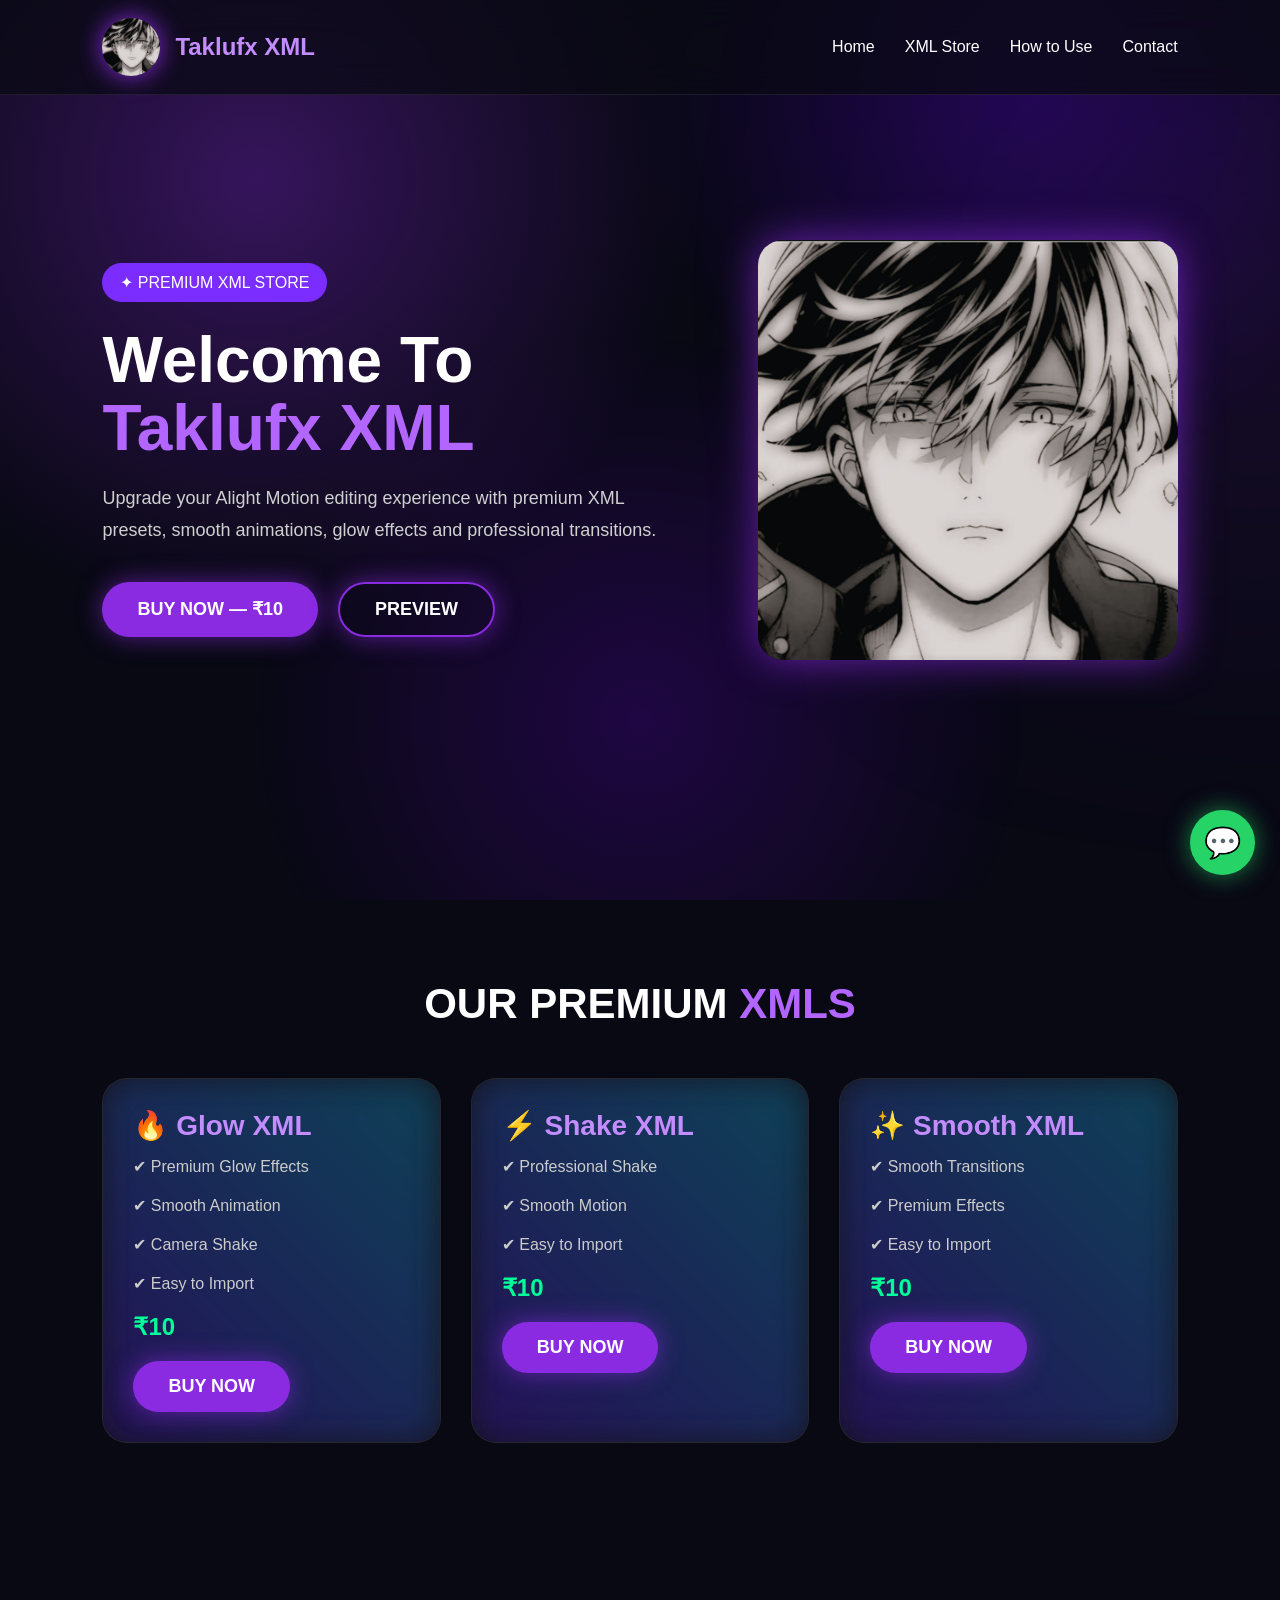
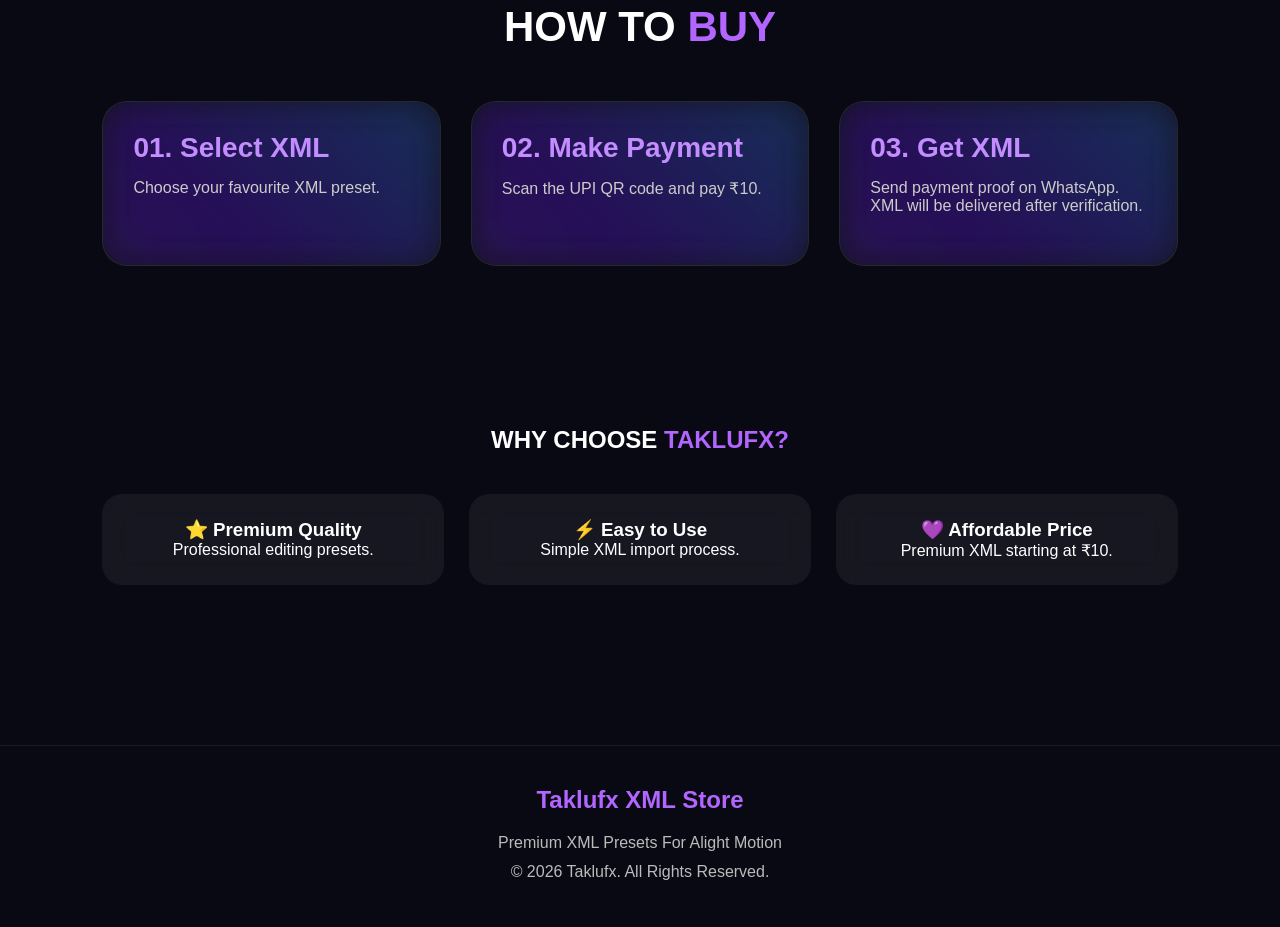
==== commit 8c1c7ec7: "Update index.html" ====
--- a/index.html
+++ b/index.html
@@ -3,6 +3,7 @@
 <head>
 <meta charset="UTF-8">
 <meta name="viewport" content="width=device-width, initial-scale=1.0">
+<meta name="theme-color" content="#090914">
 
 <title>Taklufx XML Store</title>
 
@@ -11,118 +12,219 @@
 
 <body>
 
-<header>
-    <div class="logo">
-        <img src="1774710957365.jpg">
-        <h2>Taklufx <span>XML STORE</span></h2>
+<header class="navbar">
+
+    <div class="logo-box">
+        <img src="1774710957365.jpg" class="logo" alt="Taklufx Logo">
+        <h2>Taklufx XML</h2>
     </div>
 
     <nav>
-        <a href="#home">Home</a>
-        <a href="#store">XML Store</a>
-        <a href="#how">How to Use</a>
-        <a href="#contact">Contact</a>
+        <ul>
+            <li><a href="#home">Home</a></li>
+            <li><a href="#store">XML Store</a></li>
+            <li><a href="#how">How to Use</a></li>
+            <li><a href="#contact">Contact</a></li>
+        </ul>
     </nav>
+
 </header>
 
+
+<!-- HERO SECTION -->
+
 <section class="hero" id="home">
 
-    <div class="hero-content">
-
-        <h3>✦ PREMIUM XML STORE</h3>
+    <div class="hero-left">
+
+        <span class="badge">✦ PREMIUM XML STORE</span>
 
         <h1>
-            Taklufx<br>
-            <span>XML Store</span>
+            Welcome To<br>
+            <span style="color:#b366ff">Taklufx XML</span>
         </h1>
 
         <p>
-            Premium Quality XML Files For Your Editing Needs.
-            Easy to Use. Plug & Play.
+            Upgrade your Alight Motion editing experience
+            with premium XML presets, smooth animations,
+            glow effects and professional transitions.
         </p>
 
-        <h2>₹10 <small>Only</small></h2>
-
-        <button onclick="openPayment()">
-            🛒 Buy Now →
-        </button>
-
-    </div>
-
-</section>
-
-<section class="store" id="store">
-
-    <h1>FEATURED <span>XMLS</span></h1>
-
-    <p>High Quality XML Files For Your Edits</p>
-
-    <div class="products">
-
-        <div class="card">
-
-            <img src="1774710957365.jpg">
-
-            <h2>Glow XML</h2>
-
-            <p>Premium Glow Effect</p>
-            <p>Smooth Animation</p>
-            <p>Camera Shake</p>
-
-            <h2>₹10</h2>
-
-            <button onclick="openPayment()">
-                🛒 Buy Now
-            </button>
-
-        </div>
-
-    </div>
-
-</section>
-
-<section class="how" id="how">
-
-    <h1>How to Use</h1>
-
-    <p>1. Select your favourite XML.</p>
-    <p>2. Click Buy Now.</p>
-    <p>3. Scan the UPI QR code.</p>
-    <p>4. Send payment screenshot on WhatsApp.</p>
-    <p>5. Receive your XML after verification.</p>
-
-</section>
-
-<section class="contact" id="contact">
-
-    <h1>Contact Us</h1>
-
-    <p>Need help? Contact Taklufx.</p>
-
-</section>
-
-<footer>
-    © 2026 Taklufx XML Store
+        <div class="buttons">
+
+            <button class="buy" onclick="openPayment('Glow XML')">
+                BUY NOW — ₹10
+            </button>
+
+            <button class="preview" onclick="showPreview()">
+                PREVIEW
+            </button>
+
+        </div>
+
+    </div>
+
+    <div class="hero-right">
+
+        <img src="1774710957365.jpg" alt="Taklufx Premium XML">
+
+    </div>
+
+</section>
+
+
+<!-- STORE SECTION -->
+
+<section class="products" id="store">
+
+    <h2>OUR PREMIUM <span style="color:#b366ff">XMLS</span></h2>
+
+    <div class="cards">
+
+        <div class="card">
+
+            <h3>🔥 Glow XML</h3>
+
+            <p>✔ Premium Glow Effects</p>
+            <p>✔ Smooth Animation</p>
+            <p>✔ Camera Shake</p>
+            <p>✔ Easy to Import</p>
+
+            <h1>₹10</h1>
+
+            <button class="buy" onclick="openPayment('Glow XML')">
+                BUY NOW
+            </button>
+
+        </div>
+
+        <div class="card">
+
+            <h3>⚡ Shake XML</h3>
+
+            <p>✔ Professional Shake</p>
+            <p>✔ Smooth Motion</p>
+            <p>✔ Easy to Import</p>
+
+            <h1>₹10</h1>
+
+            <button class="buy" onclick="openPayment('Shake XML')">
+                BUY NOW
+            </button>
+
+        </div>
+
+        <div class="card">
+
+            <h3>✨ Smooth XML</h3>
+
+            <p>✔ Smooth Transitions</p>
+            <p>✔ Premium Effects</p>
+            <p>✔ Easy to Import</p>
+
+            <h1>₹10</h1>
+
+            <button class="buy" onclick="openPayment('Smooth XML')">
+                BUY NOW
+            </button>
+
+        </div>
+
+    </div>
+
+</section>
+
+
+<!-- HOW TO USE -->
+
+<section class="products" id="how">
+
+    <h2>HOW TO <span style="color:#b366ff">BUY</span></h2>
+
+    <div class="cards">
+
+        <div class="card">
+            <h3>01. Select XML</h3>
+            <p>Choose your favourite XML preset.</p>
+        </div>
+
+        <div class="card">
+            <h3>02. Make Payment</h3>
+            <p>Scan the UPI QR code and pay ₹10.</p>
+        </div>
+
+        <div class="card">
+            <h3>03. Get XML</h3>
+            <p>Send payment proof on WhatsApp. XML will be delivered after verification.</p>
+        </div>
+
+    </div>
+
+</section>
+
+
+<!-- REVIEWS -->
+
+<section class="reviews">
+
+    <h2>WHY CHOOSE <span style="color:#b366ff">TAKLUFX?</span></h2>
+
+    <div class="review-box">
+
+        <div class="review">
+            <h3>⭐ Premium Quality</h3>
+            <p>Professional editing presets.</p>
+        </div>
+
+        <div class="review">
+            <h3>⚡ Easy to Use</h3>
+            <p>Simple XML import process.</p>
+        </div>
+
+        <div class="review">
+            <h3>💜 Affordable Price</h3>
+            <p>Premium XML starting at ₹10.</p>
+        </div>
+
+    </div>
+
+</section>
+
+
+<!-- CONTACT -->
+
+<footer id="contact">
+
+    <h2>Taklufx XML Store</h2>
+
+    <p>Premium XML Presets For Alight Motion</p>
+
+    <p>© 2026 Taklufx. All Rights Reserved.</p>
+
 </footer>
 
 
 <!-- PAYMENT POPUP -->
 
-<div class="payment-popup" id="paymentPopup">
-
-    <div class="payment-box">
+<div class="popup" id="paymentPopup">
+
+    <div class="popup-content">
 
         <span class="close" onclick="closePayment()">×</span>
 
         <h2>Pay ₹10</h2>
 
+        <p id="selectedProduct">Selected XML</p>
+
         <p>Scan the QR and complete your payment.</p>
 
-        <img src="GooglePay_QR.png" alt="Payment QR Code">
+        <img src="GooglePay_QR.png"
+             class="popup-qr"
+             alt="UPI Payment QR">
 
         <p>After payment, send your screenshot on WhatsApp.</p>
 
-        <button onclick="sendPaymentProof()">
+        <button id="paidBtn" onclick="sendPaymentProof()">
             I've Paid
         </button>
 
@@ -130,6 +232,38 @@
 
 </div>
 
+
+<!-- PREVIEW POPUP -->
+
+<div class="popup" id="previewPopup">
+
+    <div class="popup-content">
+
+        <span class="close" onclick="closePreview()">×</span>
+
+        <h2>XML Preview</h2>
+
+        <p>Glow XML Preview coming soon!</p>
+
+        <button class="buy" onclick="closePreview();openPayment('Glow XML')">
+            BUY NOW ₹10
+        </button>
+
+    </div>
+
+</div>
+
+
+<!-- WHATSAPP BUTTON -->
+
+<a href="https://wa.me/91YOURNUMBER"
+   class="whatsapp-btn"
+   target="_blank"
+   rel="noopener">
+   💬
+</a>
+
+
 <script src="script.js"></script>
 
 </body>
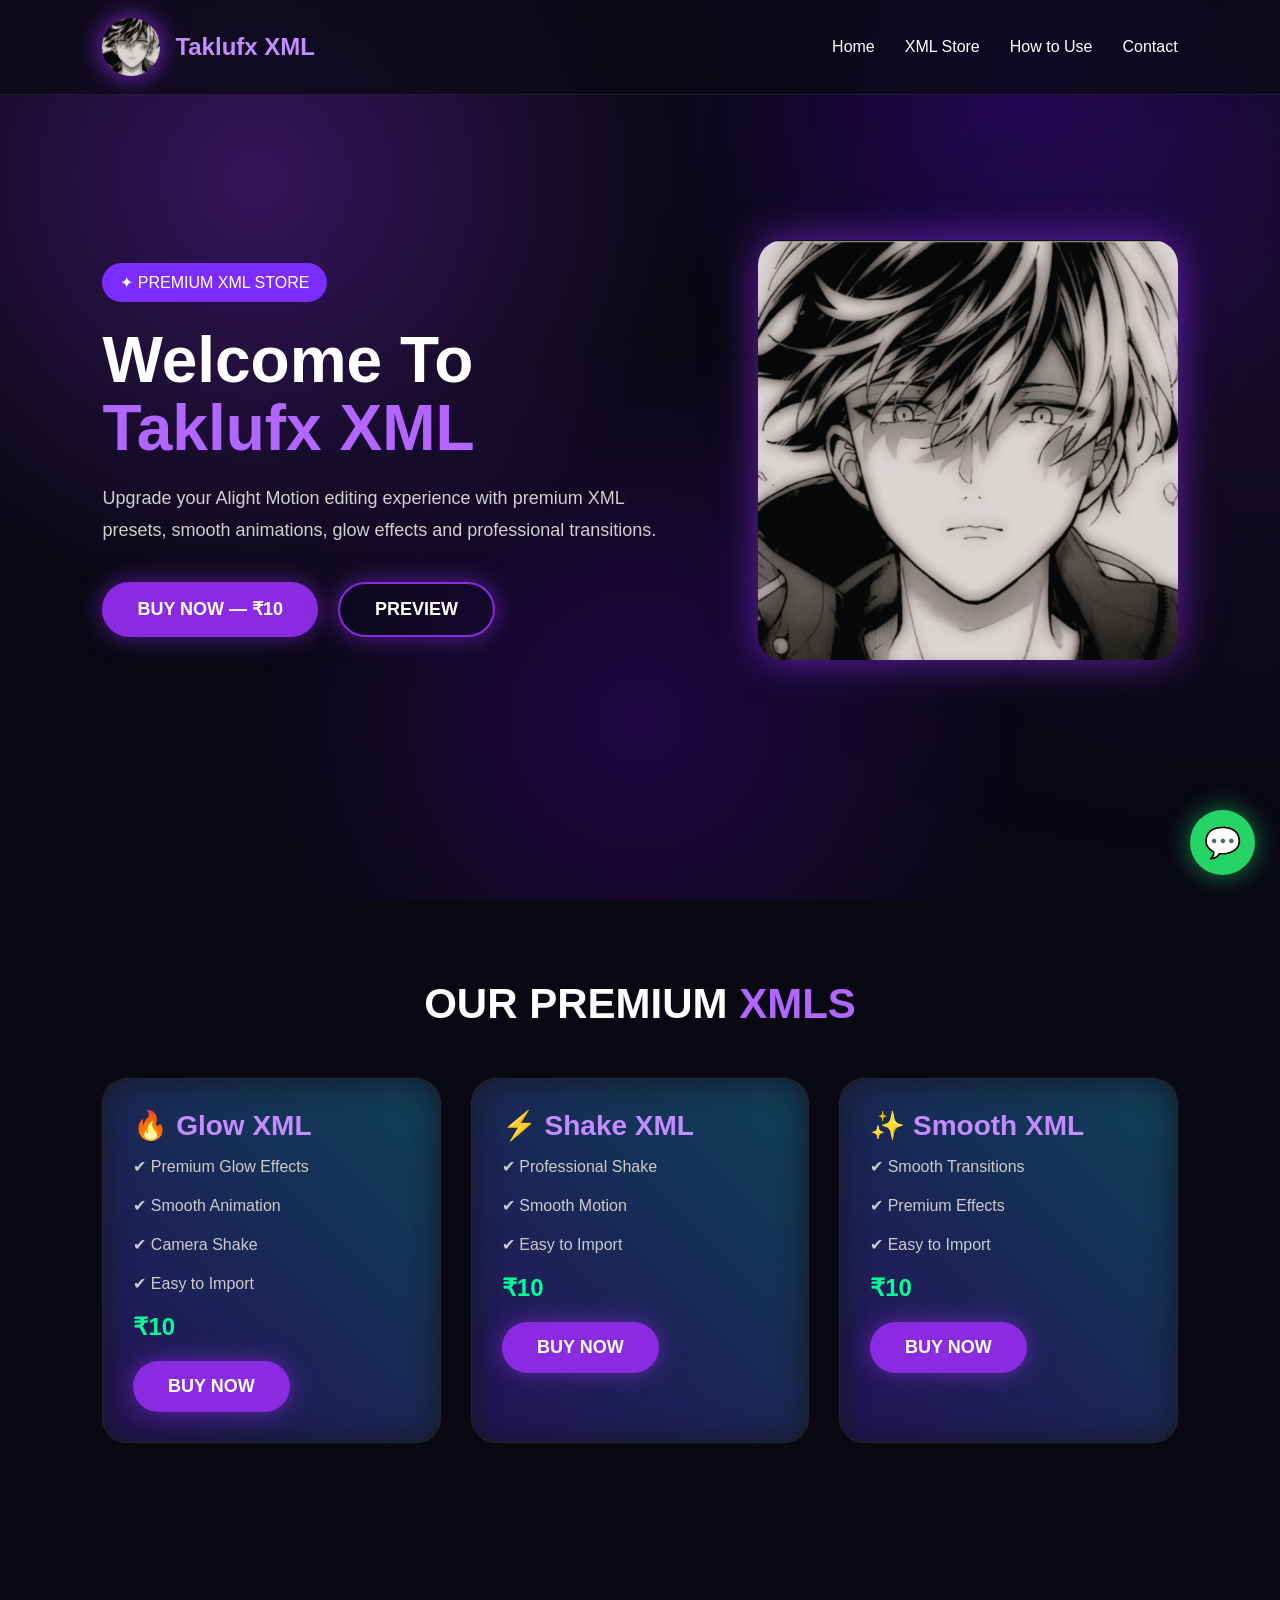
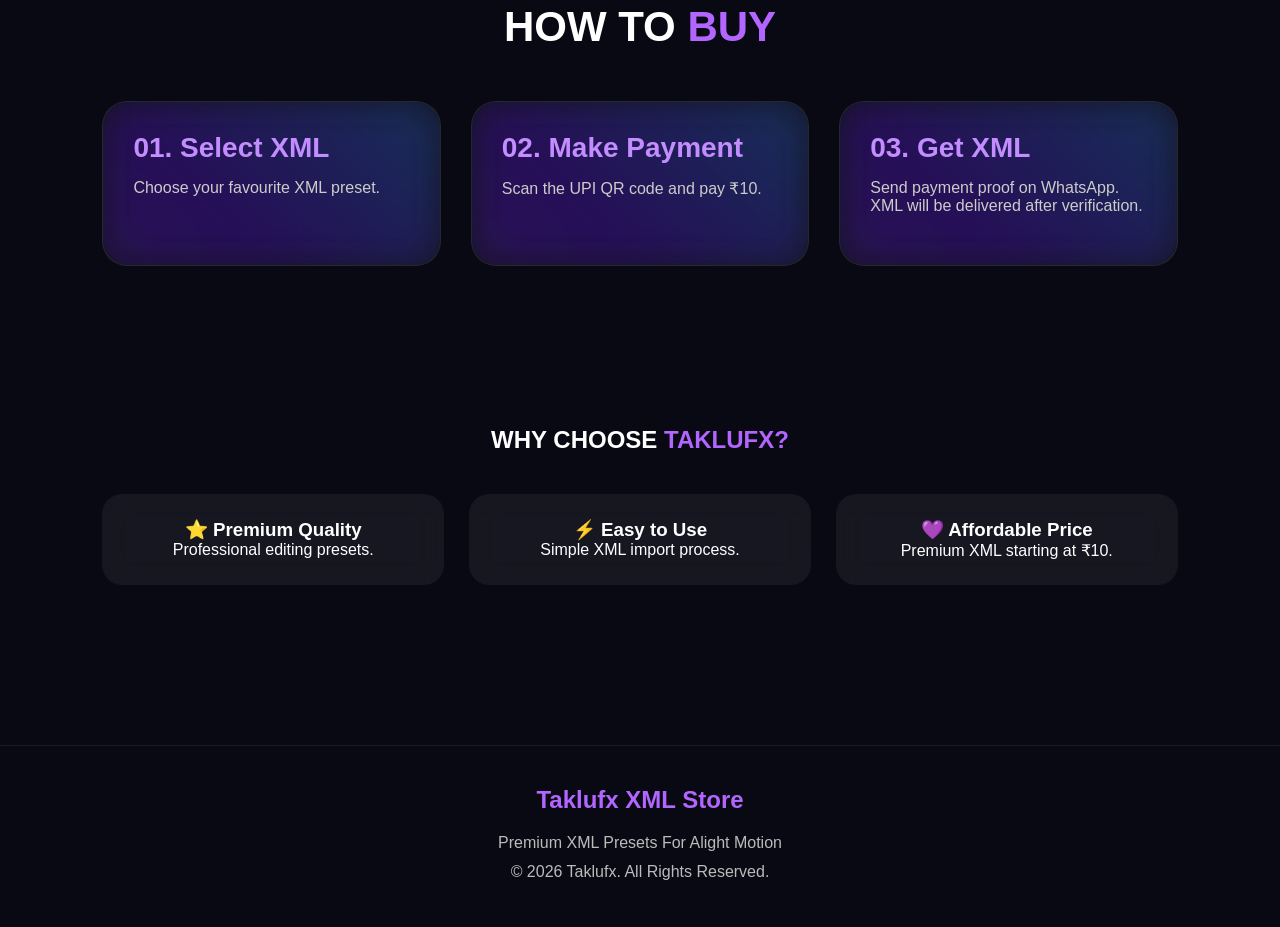
==== commit f6c8caa7: "Update index.html" ====
--- a/index.html
+++ b/index.html
@@ -256,7 +256,7 @@
 
 <!-- WHATSAPP BUTTON -->
 
-<a href="https://wa.me/91YOURNUMBER"
+<a href="https://wa.me/918822382601"
    class="whatsapp-btn"
    target="_blank"
    rel="noopener">
